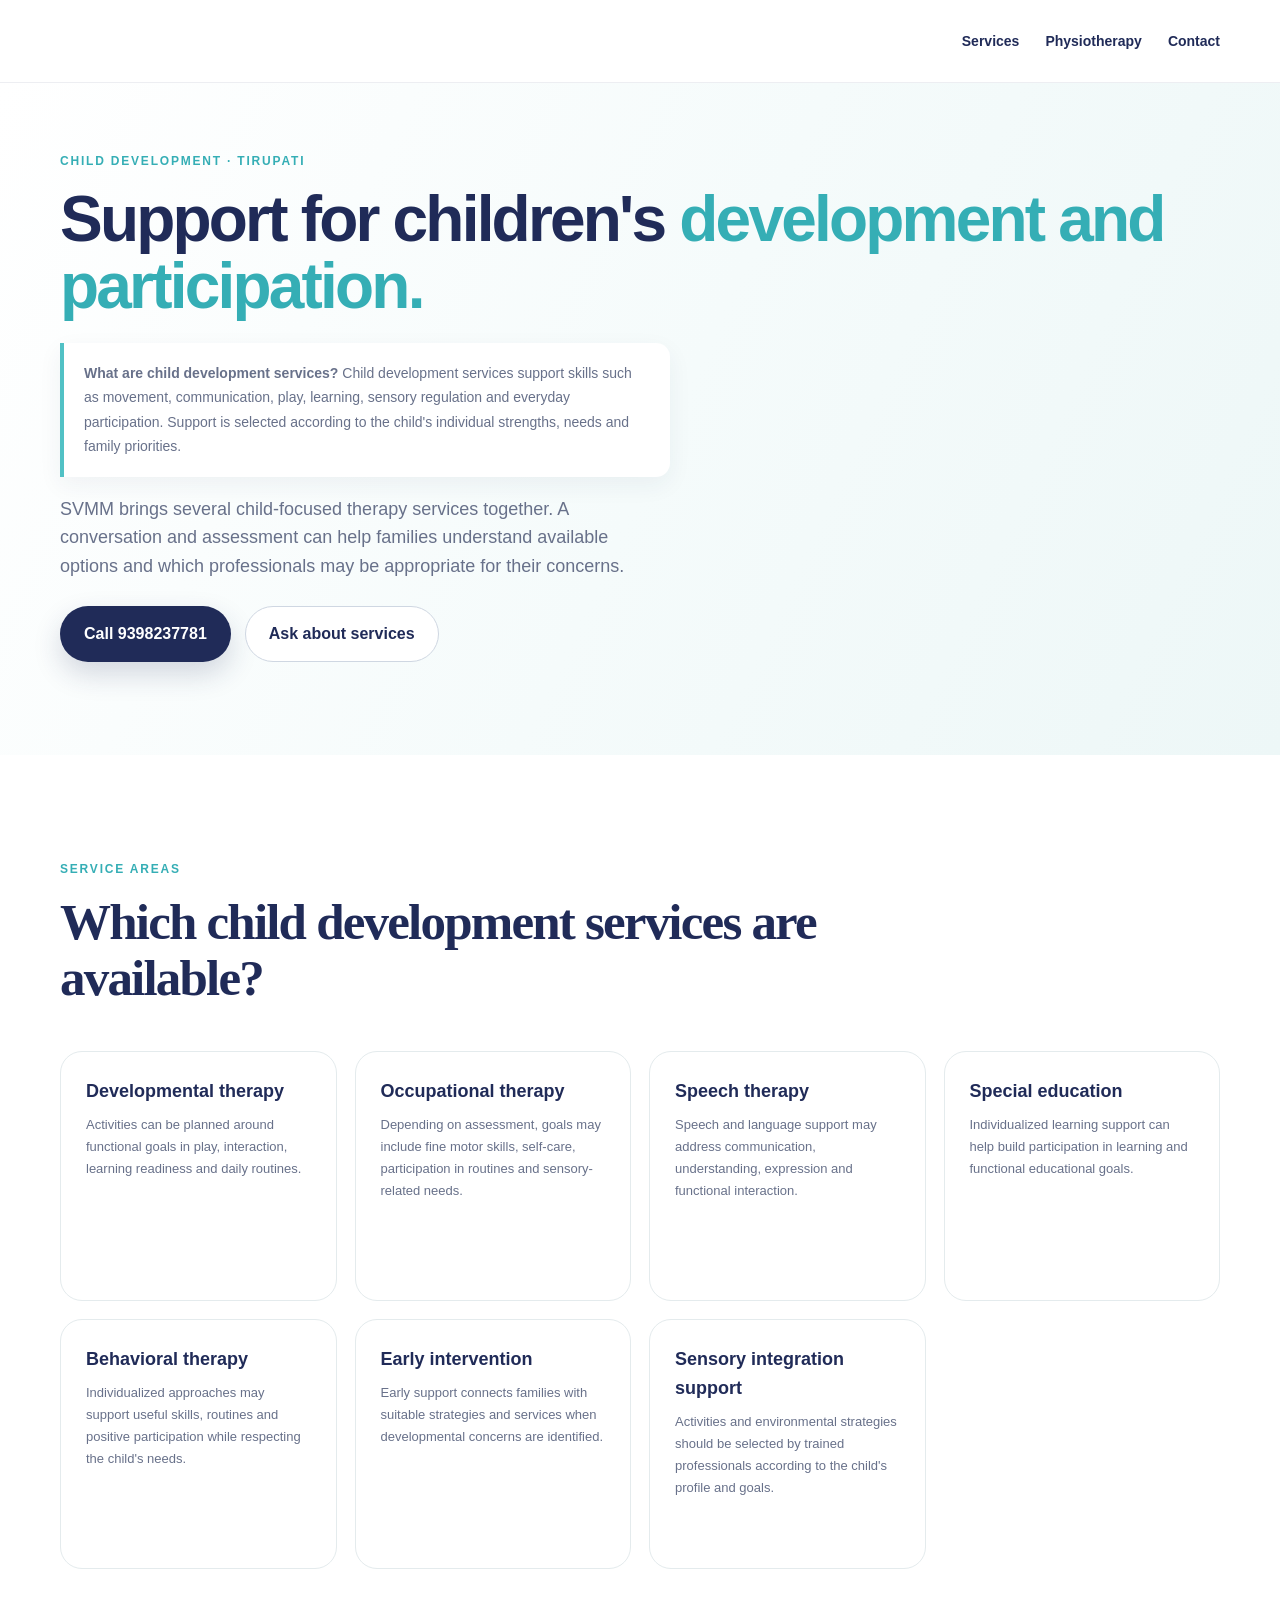
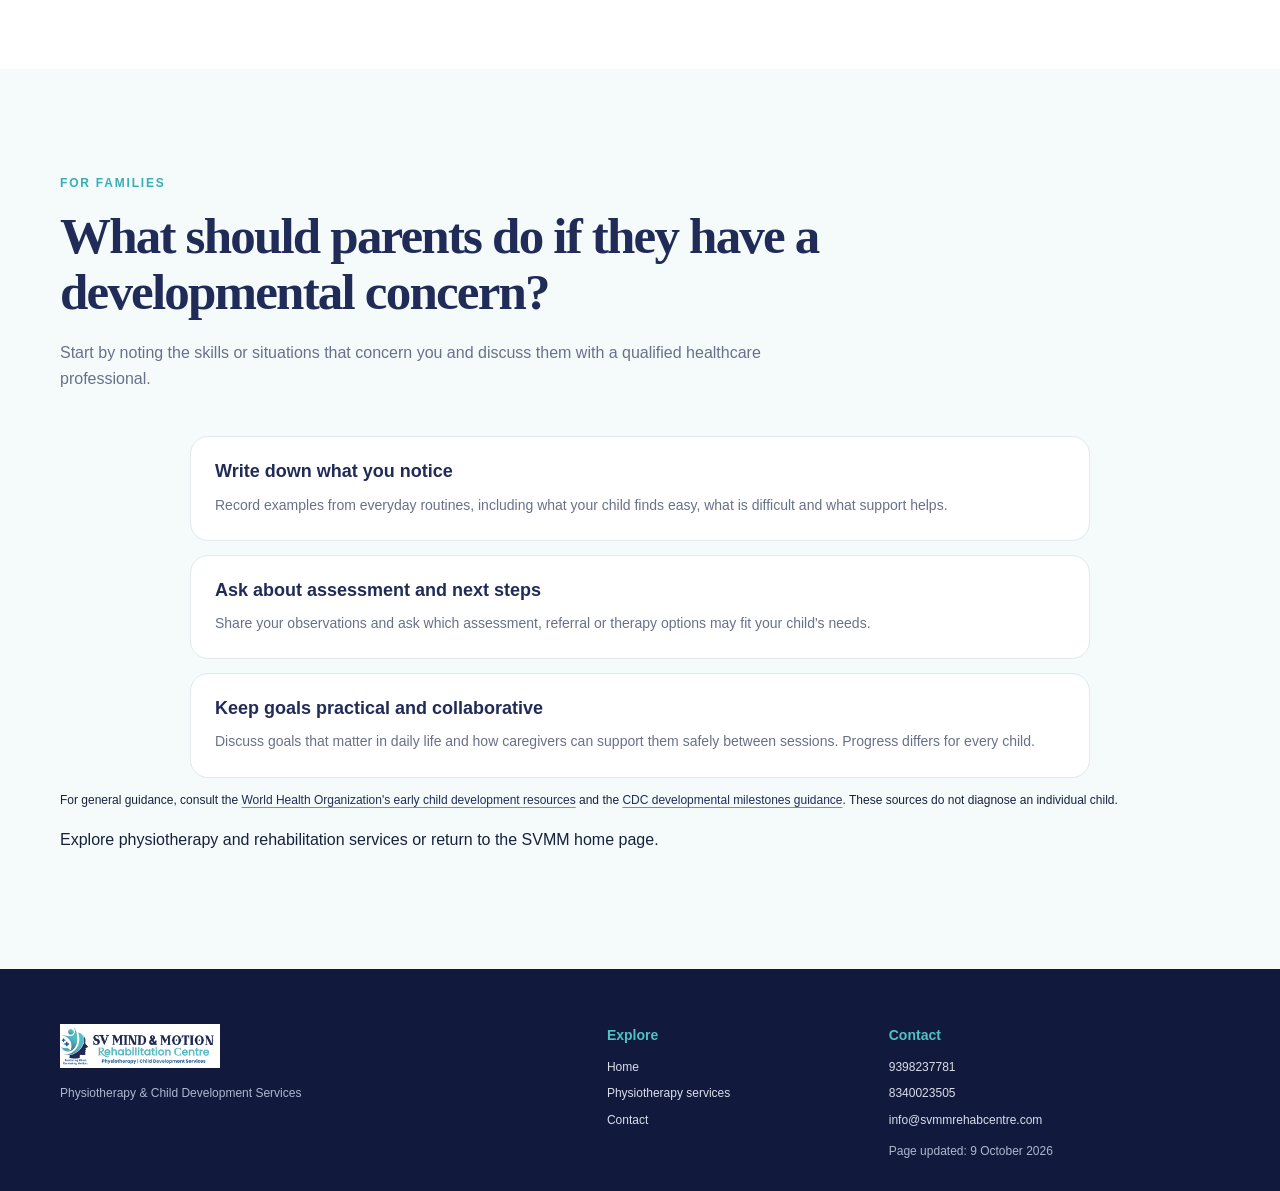
==== child-development-services.html @ 484a91d8 "Add compact logo to footer" ====
<!doctype html>
<html lang="en-IN">
<head>
  <meta charset="UTF-8" />
  <meta name="viewport" content="width=device-width, initial-scale=1.0" />
  <meta name="description" content="Explore child development services at SVMM in Tirupati, including occupational therapy, developmental therapy, speech therapy and early intervention." />
  <link rel="canonical" href="https://www.svmmrehabcentre.com/child-development-services.html" />
  <meta name="robots" content="index,follow,max-image-preview:large" />
  <meta property="og:type" content="article" />
  <meta property="og:title" content="Child Development Therapy Services in Tirupati | SVMM" />
  <meta property="og:description" content="Learn about developmental therapy, occupational therapy, speech therapy, special education and early intervention at SVMM." />
  <meta property="og:url" content="https://www.svmmrehabcentre.com/child-development-services.html" />
  <meta property="og:image" content="https://www.svmmrehabcentre.com/svmm-logo-wordmark.png" />
  <title>Child Development Therapy Services in Tirupati | SVMM</title>
  <link rel="stylesheet" href="styles.css" />
  <script type="application/ld+json">
  {"@context":"https://schema.org","@graph":[
    {"@type":"WebPage","@id":"https://www.svmmrehabcentre.com/child-development-services.html#webpage","url":"https://www.svmmrehabcentre.com/child-development-services.html","name":"Child Development Therapy Services in Tirupati | SVMM","dateModified":"2026-10-09","isPartOf":{"@id":"https://www.svmmrehabcentre.com/#website"},"about":{"@id":"https://www.svmmrehabcentre.com/#organization"},"breadcrumb":{"@id":"https://www.svmmrehabcentre.com/child-development-services.html#breadcrumb"}},
    {"@type":"BreadcrumbList","@id":"https://www.svmmrehabcentre.com/child-development-services.html#breadcrumb","itemListElement":[{"@type":"ListItem","position":1,"name":"Home","item":"https://www.svmmrehabcentre.com/"},{"@type":"ListItem","position":2,"name":"Child Development Services","item":"https://www.svmmrehabcentre.com/child-development-services.html"}]}
  ]}
  </script>
</head>
<body>
  <header class="header"><div class="container nav-wrap"><a class="brand" href="index.html" aria-label="SVMM home"></a><nav class="nav" style="display:flex"><a href="index.html#services">Services</a><a href="physiotherapy-services.html">Physiotherapy</a><a href="index.html#contact">Contact</a></nav></div></header>
  <main>
    <section class="hero"><div class="container"><span class="eyebrow">Child development · Tirupati</span><h1>Support for children's <span>development and participation.</span></h1><p class="answer-summary"><strong>What are child development services?</strong> Child development services support skills such as movement, communication, play, learning, sensory regulation and everyday participation. Support is selected according to the child's individual strengths, needs and family priorities.</p><p>SVMM brings several child-focused therapy services together. A conversation and assessment can help families understand available options and which professionals may be appropriate for their concerns.</p><div class="hero-actions"><a class="btn primary" href="tel:9398237781">Call 9398237781</a><a class="btn secondary" href="index.html#contact">Ask about services</a></div></div></section>
    <section class="section"><div class="container"><div class="section-heading"><span class="eyebrow">Service areas</span><h2>Which child development services are available?</h2></div><div class="service-grid">
      <article class="service-card"><h3>Developmental therapy</h3><p>Activities can be planned around functional goals in play, interaction, learning readiness and daily routines.</p></article>
      <article class="service-card"><h3>Occupational therapy</h3><p>Depending on assessment, goals may include fine motor skills, self-care, participation in routines and sensory-related needs.</p></article>
      <article class="service-card"><h3>Speech therapy</h3><p>Speech and language support may address communication, understanding, expression and functional interaction.</p></article>
      <article class="service-card"><h3>Special education</h3><p>Individualized learning support can help build participation in learning and functional educational goals.</p></article>
      <article class="service-card"><h3>Behavioral therapy</h3><p>Individualized approaches may support useful skills, routines and positive participation while respecting the child's needs.</p></article>
      <article class="service-card"><h3>Early intervention</h3><p>Early support connects families with suitable strategies and services when developmental concerns are identified.</p></article>
      <article class="service-card"><h3>Sensory integration support</h3><p>Activities and environmental strategies should be selected by trained professionals according to the child's profile and goals.</p></article>
    </div></div></section>
    <section class="section faq-section"><div class="container"><div class="section-heading"><span class="eyebrow">For families</span><h2>What should parents do if they have a developmental concern?</h2><p>Start by noting the skills or situations that concern you and discuss them with a qualified healthcare professional.</p></div><div class="faq-list">
      <article class="faq-item"><h3>Write down what you notice</h3><p>Record examples from everyday routines, including what your child finds easy, what is difficult and what support helps.</p></article>
      <article class="faq-item"><h3>Ask about assessment and next steps</h3><p>Share your observations and ask which assessment, referral or therapy options may fit your child's needs.</p></article>
      <article class="faq-item"><h3>Keep goals practical and collaborative</h3><p>Discuss goals that matter in daily life and how caregivers can support them safely between sessions. Progress differs for every child.</p></article>
    </div><p class="source-note">For general guidance, consult the <a href="https://www.who.int/health-topics/early-child-development" target="_blank" rel="noopener noreferrer">World Health Organization's early child development resources</a> and the <a href="https://www.cdc.gov/act-early/milestones/" target="_blank" rel="noopener noreferrer">CDC developmental milestones guidance</a>. These sources do not diagnose an individual child.</p><p>Explore <a href="physiotherapy-services.html">physiotherapy and rehabilitation services</a> or return to the <a href="index.html">SVMM home page</a>.</p></div></section>
  </main>
  <footer><div class="container footer-grid"><div><img src="svmm-logo-wordmark.png" alt="SV Mind &amp; Motion Rehabilitation Centre logo"><p>Physiotherapy &amp; Child Development Services</p></div><div><h4>Explore</h4><a href="index.html">Home</a><a href="physiotherapy-services.html">Physiotherapy services</a><a href="index.html#contact">Contact</a></div><div><h4>Contact</h4><a href="tel:9398237781">9398237781</a><a href="tel:8340023505">8340023505</a><a href="mailto:info@svmmrehabcentre.com">info@svmmrehabcentre.com</a><p>Page updated: 9 October 2026</p></div></div></footer>
</body></html>
---- styles.css ----
:root{--navy:#202b58;--navy2:#111a3c;--teal:#51c1c5;--teal2:#35aeb5;--mist:#f5fbfb;--ink:#17213d;--muted:#68718a;--white:#fff;--line:#e3e8ef;--shadow:0 22px 60px rgba(32,43,88,.12)}
*{box-sizing:border-box}html{scroll-behavior:smooth}body{margin:0;font-family:'DM Sans',sans-serif;color:var(--ink);background:#fff;line-height:1.6}a{text-decoration:none;color:inherit}.container{width:min(1160px,calc(100% - 40px));margin:auto}.topbar{background:var(--navy);color:#fff;font-size:13px}.topbar-inner{min-height:40px;display:flex;align-items:center;justify-content:space-between;gap:20px}.top-links{display:flex;gap:24px}.top-links a{opacity:.92}.header{position:sticky;top:0;z-index:20;background:rgba(255,255,255,.95);backdrop-filter:blur(14px);border-bottom:1px solid rgba(32,43,88,.08)}.nav-wrap{height:82px;display:flex;align-items:center;justify-content:space-between}.brand img{width:280px;max-height:68px;object-fit:contain}.nav{display:flex;align-items:center;gap:26px;font-size:14px;font-weight:700;color:var(--navy)}.nav a:hover{color:var(--teal2)}.nav-cta,.btn{display:inline-flex;align-items:center;justify-content:center;gap:12px;border-radius:999px;font-weight:700}.nav-cta{background:var(--teal);padding:12px 19px;color:var(--navy)}.menu-btn{display:none;border:0;background:transparent;font-size:26px;color:var(--navy)}.hero{overflow:hidden;background:linear-gradient(115deg,#fff 0%,#f5fbfb 52%,#edf7f7 100%);padding:70px 0 76px}.hero-grid{display:grid;grid-template-columns:1.03fr .97fr;align-items:center;gap:70px}.eyebrow{display:inline-block;color:var(--teal2);font-weight:800;text-transform:uppercase;letter-spacing:1.8px;font-size:12px;margin-bottom:15px}.hero h1{font:800 clamp(42px,5vw,72px)/1.05 'Manrope',sans-serif;letter-spacing:-2.8px;margin:0 0 22px;color:var(--navy)}h1 span,h2 span{color:var(--teal2)}.hero p{font-size:18px;color:var(--muted);max-width:610px}.hero-actions{display:flex;gap:14px;margin:30px 0}.btn{padding:14px 23px;border:1px solid transparent}.btn.primary{background:var(--navy);color:#fff;box-shadow:0 12px 28px rgba(32,43,88,.18)}.btn.primary:hover{background:var(--navy2)}.btn.secondary{border-color:#cfd7e2;color:var(--navy);background:#fff}.trust-row{display:flex;gap:30px;margin-top:35px}.trust-row div{border-left:2px solid var(--teal);padding-left:12px}.trust-row strong,.trust-row small{display:block}.trust-row strong{font-size:14px;color:var(--navy)}.trust-row small{font-size:11px;color:var(--muted)}.hero-visual{min-height:530px;position:relative;display:flex;align-items:center;justify-content:center}.orb{position:absolute;border-radius:50%;filter:blur(2px)}.orb-a{width:420px;height:420px;background:rgba(81,193,197,.2);right:20px;top:20px}.orb-b{width:220px;height:220px;background:rgba(32,43,88,.12);left:5px;bottom:30px}.logo-card{width:390px;height:430px;background:#fff;border:1px solid rgba(32,43,88,.08);border-radius:38px;box-shadow:var(--shadow);display:flex;align-items:center;justify-content:center;flex-direction:column;position:relative;z-index:2;padding:28px}.logo-card img{width:100%;height:335px;object-fit:contain}.logo-caption{display:flex;gap:10px;font-size:14px;color:var(--navy)}.logo-caption b:last-child{color:var(--teal2)}.floating-card{position:absolute;z-index:4;background:#fff;border:1px solid #e8edf2;box-shadow:0 18px 42px rgba(32,43,88,.14);border-radius:18px;padding:13px 16px;display:flex;gap:12px;align-items:center}.floating-card span{width:34px;height:34px;border-radius:11px;display:grid;place-items:center;background:#e7f8f8;color:var(--teal2);font-weight:800}.floating-card b,.floating-card small{display:block}.floating-card b{font-size:13px}.floating-card small{font-size:10px;color:var(--muted)}.fc-one{left:0;top:105px}.fc-two{right:0;bottom:80px}.stats{background:var(--navy);color:#fff}.stats-grid{display:grid;grid-template-columns:repeat(4,1fr)}.stats-grid div{padding:24px 20px;border-right:1px solid rgba(255,255,255,.12);display:flex;align-items:center;gap:14px}.stats-grid div:last-child{border:0}.stats-grid strong{font:800 25px 'Manrope';color:var(--teal)}.stats-grid span{font-size:13px;opacity:.9}.section{padding:100px 0}.split{display:grid;grid-template-columns:.9fr 1.1fr;gap:85px;align-items:center}.section-image{position:relative}.image-frame{border-radius:35px;background:linear-gradient(145deg,#f0fbfb,#fff);padding:30px;box-shadow:var(--shadow);border:1px solid #e8eeee}.image-frame img{width:100%;display:block;max-height:430px;object-fit:contain}.mini-badge{position:absolute;right:-25px;bottom:28px;background:var(--navy);color:#fff;padding:18px 22px;border-radius:18px;box-shadow:0 15px 35px rgba(32,43,88,.25)}.mini-badge span,.mini-badge small{display:block}.mini-badge span{font-weight:800;color:var(--teal)}.mini-badge small{font-size:10px}.section-copy h2,.section-heading h2,.why h2,.contact h2{font:800 clamp(34px,4vw,51px)/1.1 'Manrope';letter-spacing:-1.8px;color:var(--navy);margin:0 0 20px}.section-copy p,.section-heading p,.why p,.contact p{color:var(--muted);font-size:16px}.text-link{display:inline-flex;gap:10px;color:var(--navy);font-weight:800;margin-top:15px}.text-link span{color:var(--teal2)}.services{background:var(--mist)}.section-heading{max-width:760px;margin-bottom:45px}.center{text-align:center;margin-left:auto;margin-right:auto}.service-grid{display:grid;grid-template-columns:repeat(4,1fr);gap:18px}.service-card{background:#fff;border:1px solid #e4ebed;border-radius:22px;padding:25px;min-height:250px;transition:.25s}.service-card:hover{transform:translateY(-5px);box-shadow:0 16px 35px rgba(32,43,88,.1)}.icon{width:45px;height:45px;border-radius:14px;display:grid;place-items:center;background:#e8f8f8;color:var(--teal2);font-weight:800;margin-bottom:17px}.service-card h3{margin:0 0 8px;color:var(--navy);font-size:18px}.service-card p{margin:0 0 17px;color:var(--muted);font-size:13px}.service-card a{font-weight:800;color:var(--navy);font-size:12px}.why{background:linear-gradient(110deg,#fff,#f5fbfb)}.why-grid{display:grid;grid-template-columns:.85fr 1.15fr;gap:100px;align-items:start}.why-list{display:grid;gap:16px}.why-list>div{display:grid;grid-template-columns:52px 1fr;gap:16px;padding:20px;background:#fff;border-radius:20px;border:1px solid #e5ecef}.why-list>b,.why-list>div>b{font:800 20px 'Manrope';color:var(--teal2)}.why-list h3{margin:0;color:var(--navy);font-size:18px}.why-list p{margin:4px 0 0;font-size:13px}.quote-section{padding:0 0 100px;background:linear-gradient(110deg,#fff,#f5fbfb)}.quote-card{background:var(--navy);border-radius:34px;padding:48px 60px;color:#fff;display:grid;grid-template-columns:90px 1fr;align-items:center;box-shadow:0 24px 55px rgba(32,43,88,.2)}.quote-mark{font:800 90px/1 'Manrope';color:var(--teal)}.quote-card h2{font:800 34px/1.15 'Manrope';margin:0 0 12px}.quote-card h2 span{color:var(--teal)}.quote-card p{margin:0;opacity:.82}.contact{background:#fff}.contact-grid{display:grid;grid-template-columns:1fr .8fr;gap:80px}.contact-items{display:grid;gap:14px;margin-top:30px}.contact-items>a,.contact-items>div{display:flex;gap:15px;align-items:flex-start}.contact-items>a>span,.contact-items>div>span{width:42px;height:42px;border-radius:13px;background:#e9f8f8;display:grid;place-items:center;color:var(--teal2);flex:0 0 auto}.contact-items small,.contact-items b{display:block}.contact-items small{font-size:11px;color:var(--muted)}.contact-items b{font-size:13px;color:var(--navy);max-width:470px}.contact-form{background:#f7fbfb;border:1px solid #e1ecec;border-radius:26px;padding:30px}.contact-form h3{font:800 25px 'Manrope';color:var(--navy);margin:0 0 20px}.contact-form label{display:block;font-size:12px;font-weight:800;color:var(--navy);margin-bottom:13px}.contact-form input,.contact-form select,.contact-form textarea{width:100%;border:1px solid #dce4e8;border-radius:12px;background:#fff;padding:12px 13px;margin-top:6px;font:inherit;outline:none}.contact-form input:focus,.contact-form select:focus,.contact-form textarea:focus{border-color:var(--teal)}.contact-form .btn{width:100%;margin-top:5px;cursor:pointer}.form-note{font-size:10px!important;text-align:center;margin:12px 0 0!important}footer{background:var(--navy2);color:#fff;padding:55px 0 18px}.footer-grid{display:grid;grid-template-columns:1.5fr .7fr 1fr;gap:50px}.footer-grid img{width:160px;height:auto;max-height:100px;max-width:100%;object-fit:contain;background:transparent;border-radius:0;display:block;margin:0 0 16px}.footer-grid p{color:#aeb7d0;font-size:12px}.footer-grid h4{margin:0 0 12px;color:var(--teal);font-size:14px}.footer-grid a{display:block;color:#d9deeb;font-size:12px;margin:7px 0}.copyright{border-top:1px solid rgba(255,255,255,.12);margin-top:35px;padding-top:18px;color:#8f99b5;font-size:10px}@media(max-width:950px){.nav{gap:14px}.nav-cta{display:none}.hero-grid,.split,.why-grid,.contact-grid{grid-template-columns:1fr;gap:45px}.hero-copy{text-align:center}.hero-copy p{margin-left:auto;margin-right:auto}.hero-actions,.trust-row{justify-content:center}.hero-visual{min-height:480px}.service-grid{grid-template-columns:repeat(2,1fr)}.stats-grid{grid-template-columns:repeat(2,1fr)}.stats-grid div:nth-child(2){border-right:0}.stats-grid div:nth-child(-n+2){border-bottom:1px solid rgba(255,255,255,.12)}.footer-grid{grid-template-columns:1fr 1fr}}@media(max-width:720px){.topbar-inner{justify-content:center}.topbar-inner>span{display:none}.top-links{gap:12px;font-size:11px}.nav{position:absolute;top:82px;left:20px;right:20px;display:none;flex-direction:column;align-items:stretch;background:#fff;padding:18px;border-radius:18px;box-shadow:0 18px 45px rgba(32,43,88,.15);border:1px solid #e7ebef}.nav.open{display:flex}.nav-cta{display:block;text-align:center}.menu-btn{display:block}.brand img{width:210px}.hero{padding:50px 0}.hero h1{font-size:44px;letter-spacing:-2px}.hero p{font-size:16px}.hero-actions{flex-direction:column}.trust-row{display:grid;grid-template-columns:1fr;gap:14px;text-align:left}.hero-visual{min-height:410px}.logo-card{width:290px;height:340px;border-radius:28px}.logo-card img{height:260px}.floating-card{transform:scale(.85)}.fc-one{left:-8px;top:35px}.fc-two{right:-8px;bottom:35px}.section{padding:72px 0}.service-grid{grid-template-columns:1fr}.stats-grid div{padding:18px 10px}.quote-card{padding:35px 28px;grid-template-columns:1fr;gap:5px}.quote-mark{font-size:60px}.quote-card h2{font-size:27px}.footer-grid{grid-template-columns:1fr;gap:28px}}


/* Alignment and responsive layout refinements */
.container{width:min(1160px,calc(100% - 48px))}
.top-links{align-items:center;flex-wrap:wrap}
.hero-grid{gap:clamp(32px,5vw,70px)}
.hero-copy{min-width:0}
.hero-copy h1{max-width:680px}
.hero-copy p{line-height:1.75}
.hero-actions{flex-wrap:wrap}
.hero-visual{min-width:0}
.logo-card{max-width:calc(100% - 32px)}
.floating-card{max-width:calc(100% - 24px)}
.fc-one{left:0}
.fc-two{right:0}
.section-heading{width:100%}
.service-card{display:flex;flex-direction:column;align-items:flex-start}
.service-card p{flex:1;line-height:1.7}
.why-grid{gap:clamp(36px,7vw,100px)}
.why-list>div{min-width:0}
.why-list>div>div{min-width:0}
.quote-card{grid-template-columns:70px minmax(0,1fr);gap:18px}
.quote-card>div:last-child{min-width:0}
.quote-card h2{line-height:1.2;overflow-wrap:anywhere}
.quote-card p{line-height:1.8;max-width:850px}
.contact-grid{gap:clamp(32px,6vw,80px)}
.contact-items b{overflow-wrap:anywhere;line-height:1.6}
.contact-form{min-width:0}
.footer-grid{align-items:start}
.footer-grid>div{min-width:0}
.footer-grid a{overflow-wrap:anywhere}
img{max-width:100%}
@media(max-width:950px){
  .container{width:min(100% - 40px,760px)}
  .hero-grid{gap:26px}
  .hero-visual{width:100%;max-width:600px;margin:0 auto}
  .split{gap:36px}
  .section-image{max-width:620px;width:100%;margin:0 auto}
  .mini-badge{right:8px}
  .why-grid{gap:30px}
  .contact-grid{gap:36px}
}
@media(max-width:720px){
  .container{width:calc(100% - 32px)}
  .top-links{justify-content:center;gap:8px 14px}
  .top-links a{overflow-wrap:anywhere}
  .nav{left:16px;right:16px;top:82px;gap:10px}
  .nav a{padding:8px 4px}
  .nav .nav-cta{padding:12px 16px}
  .brand img{width:min(210px,58vw);height:auto}
  .hero{padding:42px 0 48px}
  .hero-grid{grid-template-columns:minmax(0,1fr);gap:18px}
  .hero-copy h1{font-size:clamp(36px,10vw,44px);line-height:1.12;letter-spacing:-1.6px}
  .hero-copy p{font-size:16px;line-height:1.75}
  .hero-actions{gap:10px}
  .hero-actions .btn{width:100%}
  .trust-row{margin-top:24px}
  .hero-visual{min-height:350px;margin-top:8px}
  .orb-a{width:min(340px,88vw);height:min(340px,88vw);right:0;top:8px}
  .orb-b{width:160px;height:160px;left:0;bottom:15px}
  .logo-card{width:min(290px,78vw);height:300px;padding:20px}
  .logo-card img{height:220px}
  .logo-caption{font-size:12px;gap:7px;flex-wrap:wrap;justify-content:center;text-align:center}
  .floating-card{padding:10px 12px;gap:8px;transform:none;max-width:calc(100% - 8px)}
  .floating-card span{width:28px;height:28px;flex:0 0 28px}
  .floating-card b{font-size:11px}
  .floating-card small{font-size:9px}
  .fc-one{left:0;top:14px}
  .fc-two{right:0;bottom:12px}
  .stats-grid{grid-template-columns:repeat(2,minmax(0,1fr))}
  .stats-grid div{min-width:0;gap:9px}
  .stats-grid strong{font-size:22px}
  .stats-grid span{font-size:12px;line-height:1.4}
  .section{padding:58px 0}
  .section-copy h2,.section-heading h2,.why h2,.contact h2{font-size:clamp(30px,8vw,40px);letter-spacing:-1px;line-height:1.15}
  .section-heading{margin-bottom:30px}
  .service-grid{grid-template-columns:minmax(0,1fr);gap:14px}
  .service-card{min-height:0;padding:22px}
  .why-list>div{grid-template-columns:40px minmax(0,1fr);gap:12px;padding:17px}
  .quote-section{padding:0 0 58px}
  .quote-card{display:block;padding:30px 22px;border-radius:24px}
  .quote-mark{font-size:52px;line-height:.8;margin-bottom:14px}
  .quote-card h2{font-size:clamp(25px,7vw,31px);letter-spacing:-.6px}
  .quote-card p{font-size:14px;line-height:1.75}
  .contact-grid{grid-template-columns:minmax(0,1fr);gap:28px}
  .contact-items{gap:18px}
  .contact-items b{font-size:12px}
  .contact-form{padding:22px 18px}
  .footer-grid{grid-template-columns:minmax(0,1fr);gap:24px}
  .copyright{line-height:1.6}
}
@media(max-width:380px){
  .container{width:calc(100% - 24px)}
  .top-links{font-size:10px}
  .brand img{width:175px}
  .hero-visual{min-height:325px}
  .logo-card{height:270px}
  .logo-card img{height:195px}
  .floating-card{padding:8px}
  .floating-card small{max-width:145px}
  .stats-grid div{padding:15px 8px}
  .quote-card{padding:26px 18px}
}


/* SEO, answer-first content and resource guide styling */
.answer-summary{max-width:610px;padding:14px 17px;border-left:3px solid var(--teal);background:rgba(255,255,255,.75);border-radius:0 12px 12px 0;font-size:14px!important;line-height:1.75}
.clinical-lead{font-size:13px!important}
.updated-date{font-size:12px!important;color:var(--muted)}
.faq-section{background:var(--mist)}
.faq-list{max-width:900px;margin:0 auto;display:grid;gap:14px}
.faq-item{padding:22px 24px;border:1px solid #e2e9ec;background:#fff;border-radius:18px}
.faq-item h3{margin:0 0 8px;color:var(--navy);font-size:18px;line-height:1.4}
.faq-item p{margin:0;color:var(--muted);font-size:14px;line-height:1.8}
.faq-item a,.source-note a{color:var(--navy);text-decoration:underline;text-decoration-color:var(--teal2);text-underline-offset:3px}
.resource-links{max-width:900px;margin:44px auto 0}
.resource-links h3{font:800 26px 'Manrope';color:var(--navy);margin:0 0 8px}
.resource-links>p{color:var(--muted);font-size:14px}
.resource-link-grid{display:grid;grid-template-columns:repeat(2,minmax(0,1fr));gap:16px;margin:20px 0}
.resource-link-grid>a{display:flex;flex-direction:column;gap:8px;background:#fff;border:1px solid #e2e9ec;border-radius:18px;padding:22px;transition:transform .2s,box-shadow .2s}
.resource-link-grid>a:hover{transform:translateY(-3px);box-shadow:0 14px 28px rgba(32,43,88,.08)}
.resource-link-grid strong{color:var(--navy);line-height:1.45}
.resource-link-grid span{font-size:13px;color:var(--muted);line-height:1.65}
.source-note{font-size:12px!important;line-height:1.8}
@media(max-width:720px){.answer-summary{font-size:13px!important}.faq-item{padding:18px}.faq-item h3{font-size:16px}.resource-link-grid{grid-template-columns:minmax(0,1fr)}.resource-links h3{font-size:23px}}


/* AEO/GEO: answer-first summaries, service decision guide and transparent example */
.answer-summary{max-width:680px;margin:18px 0;padding:18px 20px;border-left:4px solid var(--teal);background:#fff;border-radius:0 14px 14px 0;box-shadow:0 8px 24px rgba(32,43,88,.06);font-size:14px;line-height:1.75}
.answer-summary p{margin:0 0 10px}
.answer-summary ul{margin:8px 0 0;padding-left:20px}
.answer-summary li{margin:7px 0}
.answer-summary a{color:var(--navy);text-decoration:underline;text-underline-offset:3px}
.decision-section{background:var(--mist)}
.decision-table-wrap{max-width:1000px;margin:0 auto;overflow-x:auto;border:1px solid #dfe7eb;border-radius:16px;background:#fff}
.decision-table{width:100%;border-collapse:collapse;text-align:left;min-width:680px}
.decision-table th,.decision-table td{padding:16px 18px;border-bottom:1px solid #e6ecef;vertical-align:top;font-size:13px;line-height:1.65}
.decision-table th{background:#202b58;color:#fff;font-weight:700}
.decision-table td:first-child{font-weight:700;color:var(--navy);width:30%}
.decision-table td:nth-child(2){width:30%}
.decision-table tr:last-child td{border-bottom:0}
.example-card{max-width:1000px;margin:24px auto 0;padding:24px;background:#fff;border:1px solid #dfe7eb;border-radius:16px}
.example-card h3{margin:8px 0 14px;color:var(--navy);font-size:21px}
.example-card p{font-size:14px;line-height:1.75;color:var(--muted);margin:8px 0}
.example-card .eyebrow{font-size:11px}
@media(max-width:720px){.answer-summary{padding:15px;font-size:13px}.decision-table th,.decision-table td{padding:13px;font-size:12px}.example-card{padding:18px}.example-card h3{font-size:18px}}


/* Landing page: concise copy, balanced columns and consistent alignment */
.hero{padding:64px 0 68px}
.hero-grid{grid-template-columns:minmax(0,1fr) minmax(0,.9fr);gap:clamp(30px,4.5vw,64px);align-items:center}
.hero-copy{max-width:600px;width:100%;margin-inline:auto}
.hero-copy .eyebrow{margin-bottom:12px}
.hero-copy h1{max-width:590px;margin:0 0 18px;font-size:clamp(42px,4.4vw,62px);line-height:1.08;letter-spacing:-2.2px;text-wrap:balance}
.hero-copy>p{max-width:500px;margin:0;color:var(--muted);font-size:17px;line-height:1.7}
.hero-actions{margin:25px 0;align-items:center}
.trust-row{gap:20px;margin-top:28px;justify-content:flex-start}
.trust-row div{min-width:0}
.hero-visual{min-height:460px}
.logo-card{width:min(370px,calc(100% - 36px));height:400px;padding:24px}
.logo-card img{height:305px}
@media(max-width:950px){
 .hero{padding:52px 0 56px}
 .hero-grid{grid-template-columns:minmax(0,1fr);gap:18px}
 .hero-copy{max-width:680px;text-align:center}
 .hero-copy h1,.hero-copy>p{margin-left:auto;margin-right:auto}
 .hero-actions,.trust-row{justify-content:center}
 .hero-visual{min-height:420px;max-width:600px;margin:0 auto;width:100%}
}
@media(max-width:720px){
 .hero{padding:38px 0 42px}
 .hero-grid{gap:10px}
 .hero-copy .eyebrow{font-size:10px;letter-spacing:1.3px;margin-bottom:10px}
 .hero-copy h1{font-size:clamp(34px,8.8vw,44px);line-height:1.12;letter-spacing:-1.5px;margin-bottom:14px}
 .hero-copy>p{font-size:15px;line-height:1.65;max-width:440px}
 .hero-actions{margin:20px 0;gap:10px}
 .hero-actions .btn{width:100%;padding:13px 18px}
 .trust-row{display:grid;grid-template-columns:repeat(3,minmax(0,1fr));gap:10px;margin-top:20px;text-align:left}
 .trust-row div{padding-left:9px}
 .trust-row strong{font-size:12px;line-height:1.35}
 .trust-row small{font-size:10px;line-height:1.4;margin-top:3px}
 .hero-visual{min-height:320px;margin-top:6px}
 .logo-card{width:min(270px,76vw);height:280px;padding:16px;border-radius:25px}
 .logo-card img{height:218px}
 .logo-caption{gap:6px;font-size:11px;flex-wrap:wrap;justify-content:center}
 .orb-a{width:290px;height:290px;right:calc(50% - 145px);top:15px}
 .orb-b{width:150px;height:150px;left:calc(50% - 160px);bottom:10px}
 .fc-one{left:0;top:28px}
 .fc-two{right:0;bottom:25px}
}
@media(max-width:380px){
 .trust-row{grid-template-columns:1fr;gap:9px}
 .trust-row div{padding-left:10px}
 .hero-visual{min-height:295px}
 .logo-card{height:255px}
 .logo-card img{height:195px}
}


/* Footer logo sizing: compact on desktop and mobile */
@media(max-width:720px){footer .footer-grid img{width:140px;max-height:88px}}
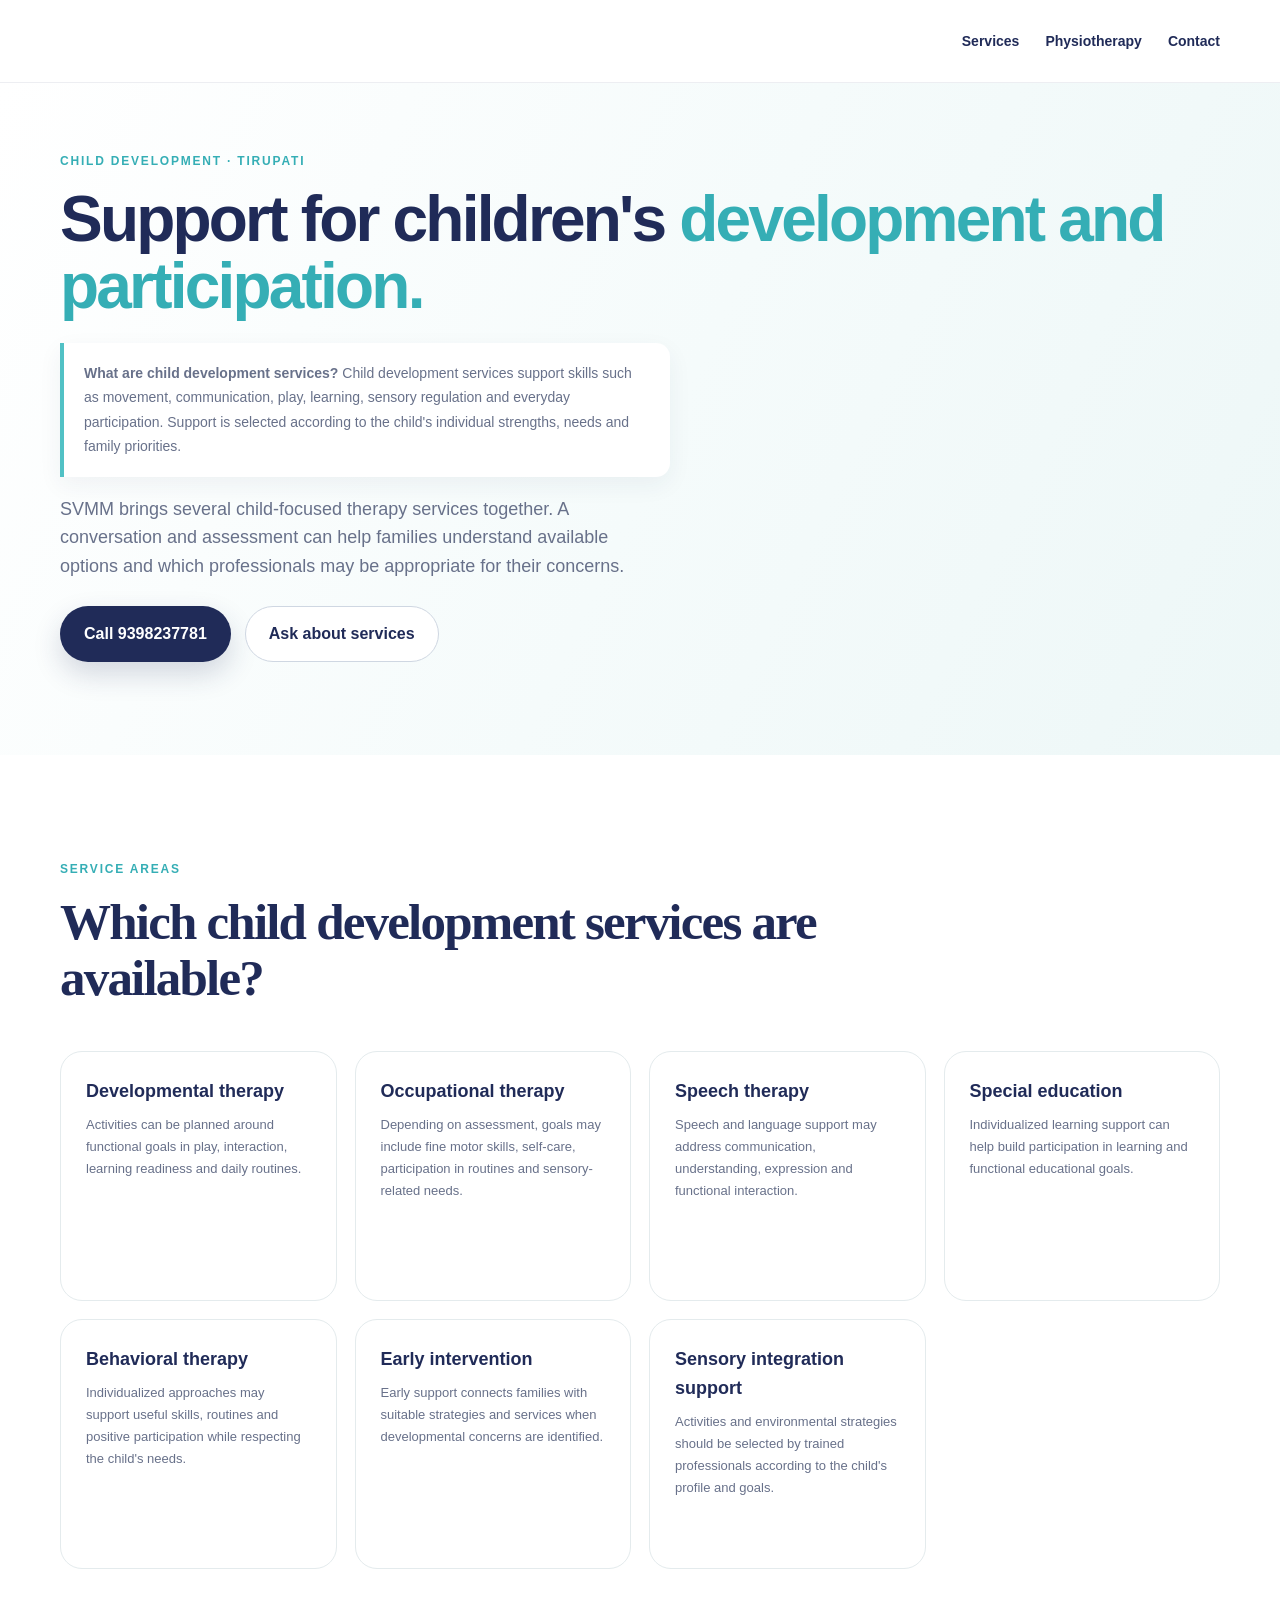
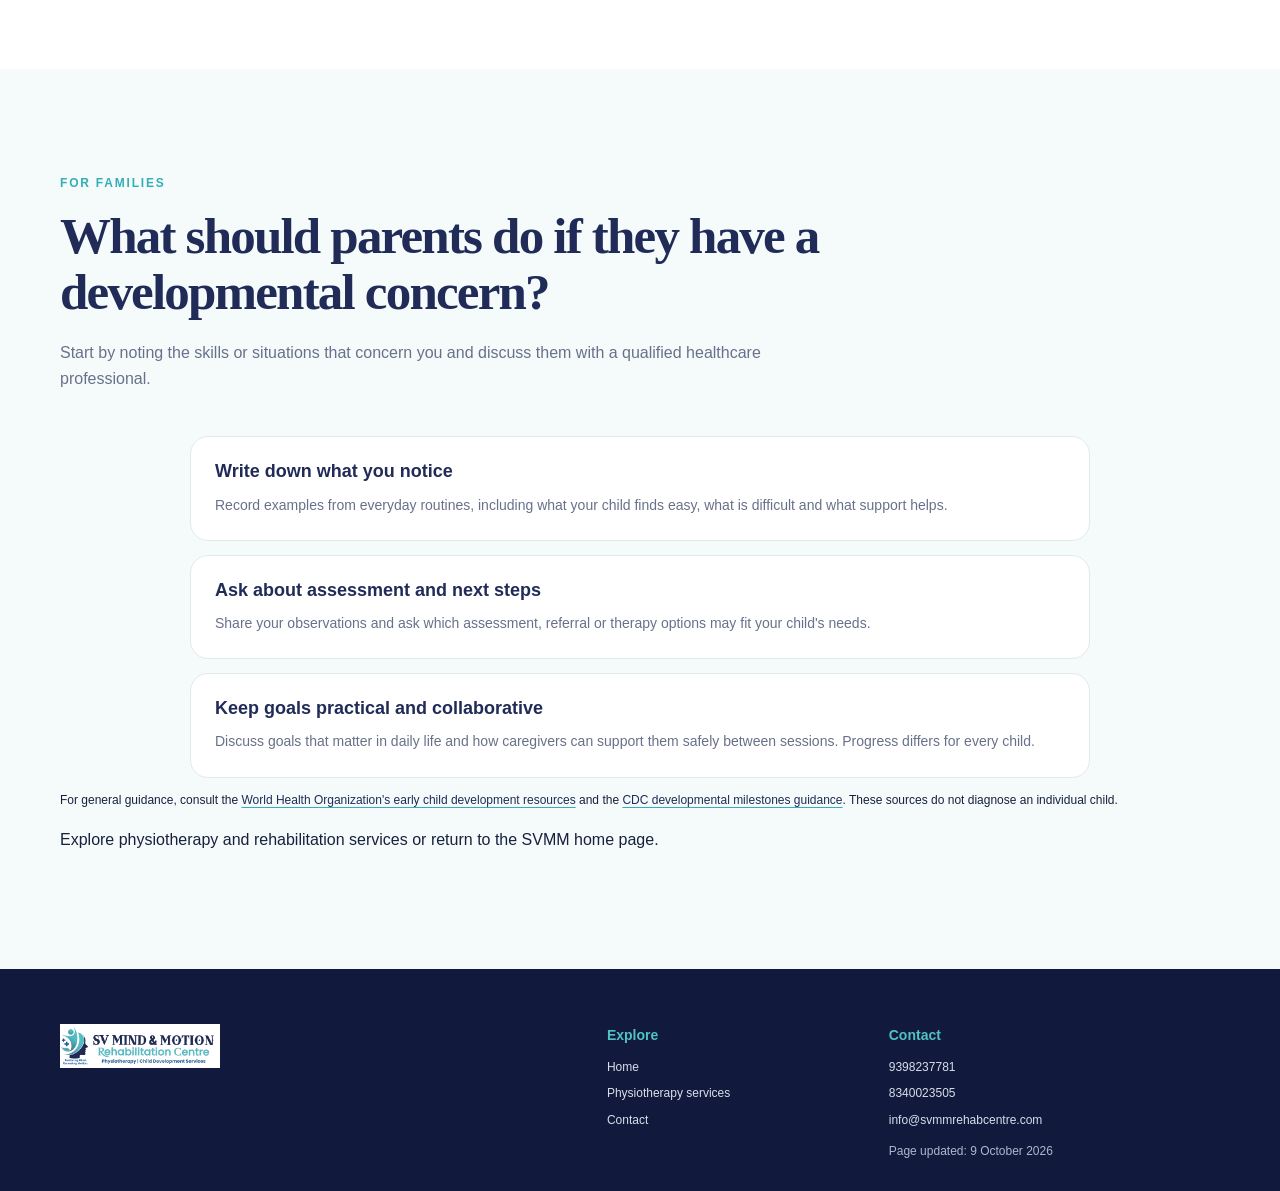
==== commit 7f7f74ce: "Remove service tagline from footer" ====
--- a/child-development-services.html
+++ b/child-development-services.html
@@ -39,5 +39,5 @@
       <article class="faq-item"><h3>Keep goals practical and collaborative</h3><p>Discuss goals that matter in daily life and how caregivers can support them safely between sessions. Progress differs for every child.</p></article>
     </div><p class="source-note">For general guidance, consult the <a href="https://www.who.int/health-topics/early-child-development" target="_blank" rel="noopener noreferrer">World Health Organization's early child development resources</a> and the <a href="https://www.cdc.gov/act-early/milestones/" target="_blank" rel="noopener noreferrer">CDC developmental milestones guidance</a>. These sources do not diagnose an individual child.</p><p>Explore <a href="physiotherapy-services.html">physiotherapy and rehabilitation services</a> or return to the <a href="index.html">SVMM home page</a>.</p></div></section>
   </main>
-  <footer><div class="container footer-grid"><div><img src="svmm-logo-wordmark.png" alt="SV Mind &amp; Motion Rehabilitation Centre logo"><p>Physiotherapy &amp; Child Development Services</p></div><div><h4>Explore</h4><a href="index.html">Home</a><a href="physiotherapy-services.html">Physiotherapy services</a><a href="index.html#contact">Contact</a></div><div><h4>Contact</h4><a href="tel:9398237781">9398237781</a><a href="tel:8340023505">8340023505</a><a href="mailto:info@svmmrehabcentre.com">info@svmmrehabcentre.com</a><p>Page updated: 9 October 2026</p></div></div></footer>
+  <footer><div class="container footer-grid"><div><img src="svmm-logo-wordmark.png" alt="SV Mind &amp; Motion Rehabilitation Centre logo"></div><div><h4>Explore</h4><a href="index.html">Home</a><a href="physiotherapy-services.html">Physiotherapy services</a><a href="index.html#contact">Contact</a></div><div><h4>Contact</h4><a href="tel:9398237781">9398237781</a><a href="tel:8340023505">8340023505</a><a href="mailto:info@svmmrehabcentre.com">info@svmmrehabcentre.com</a><p>Page updated: 9 October 2026</p></div></div></footer>
 </body></html>
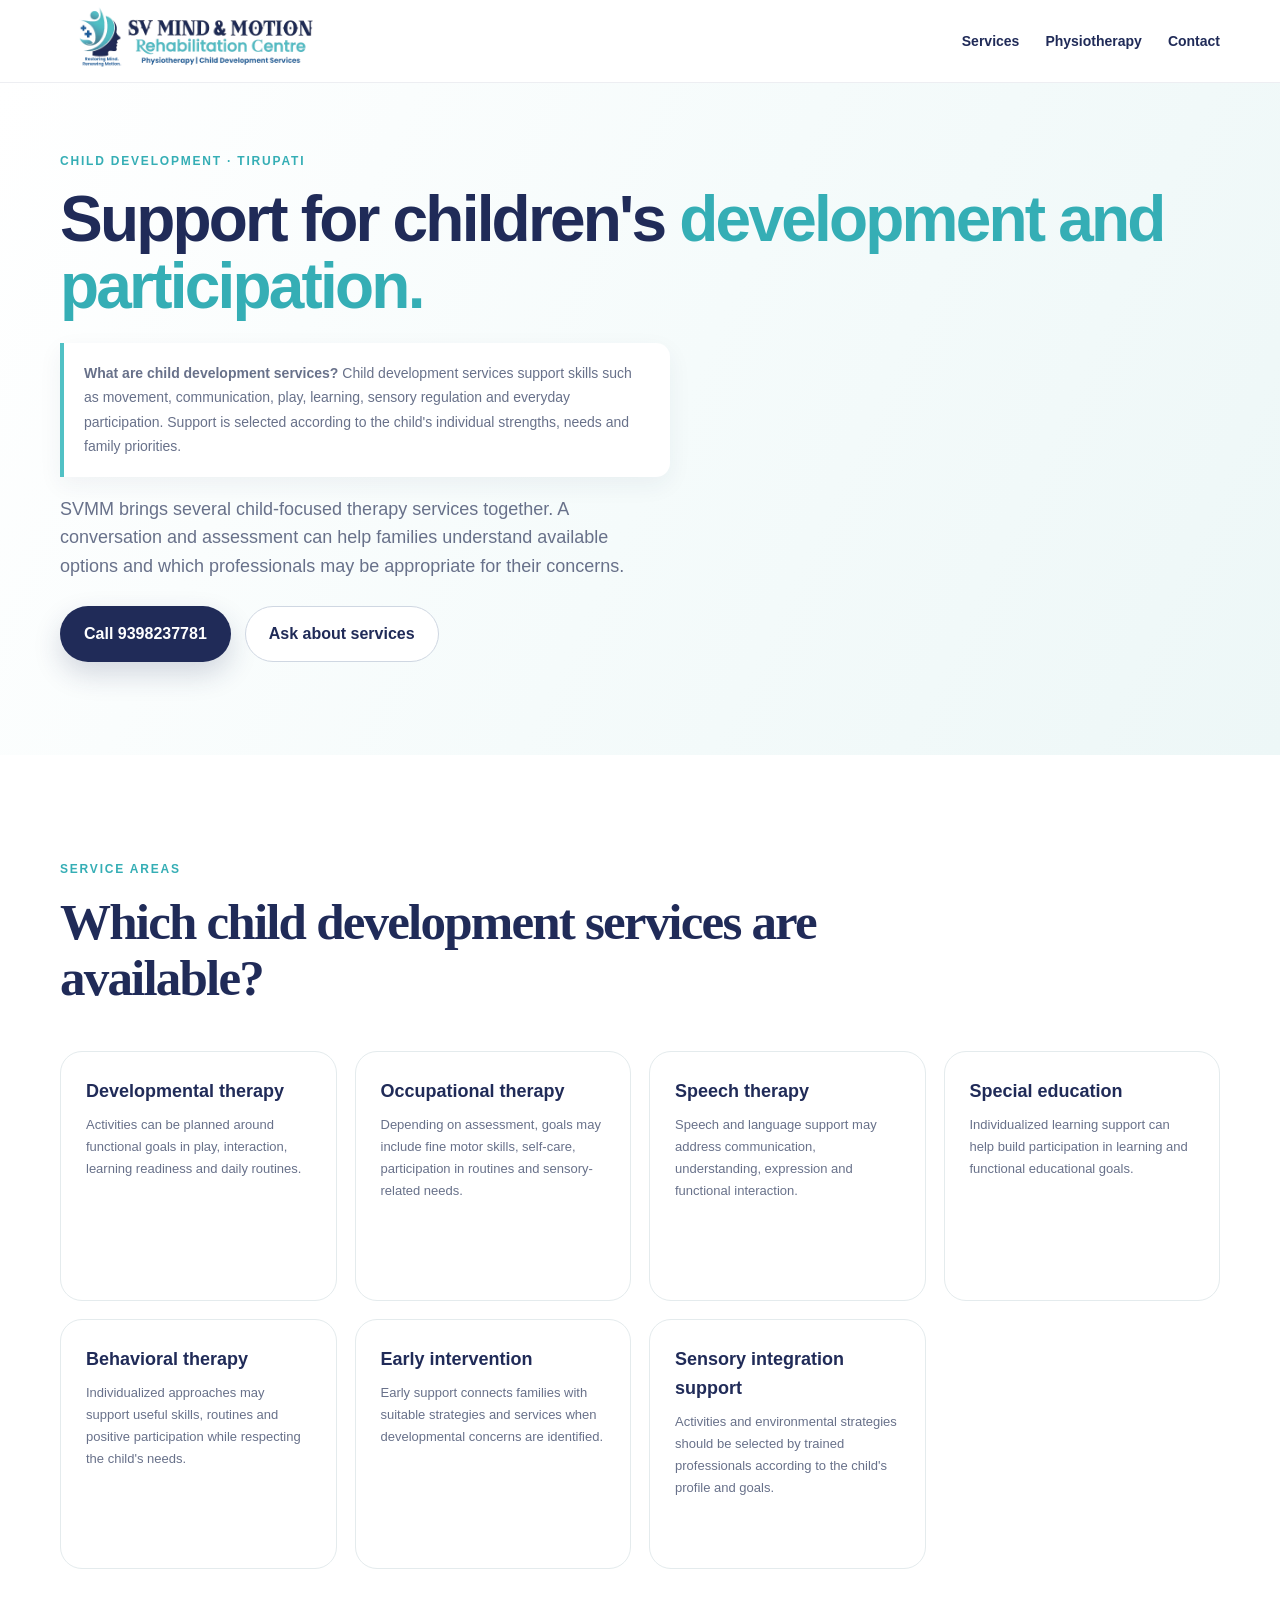
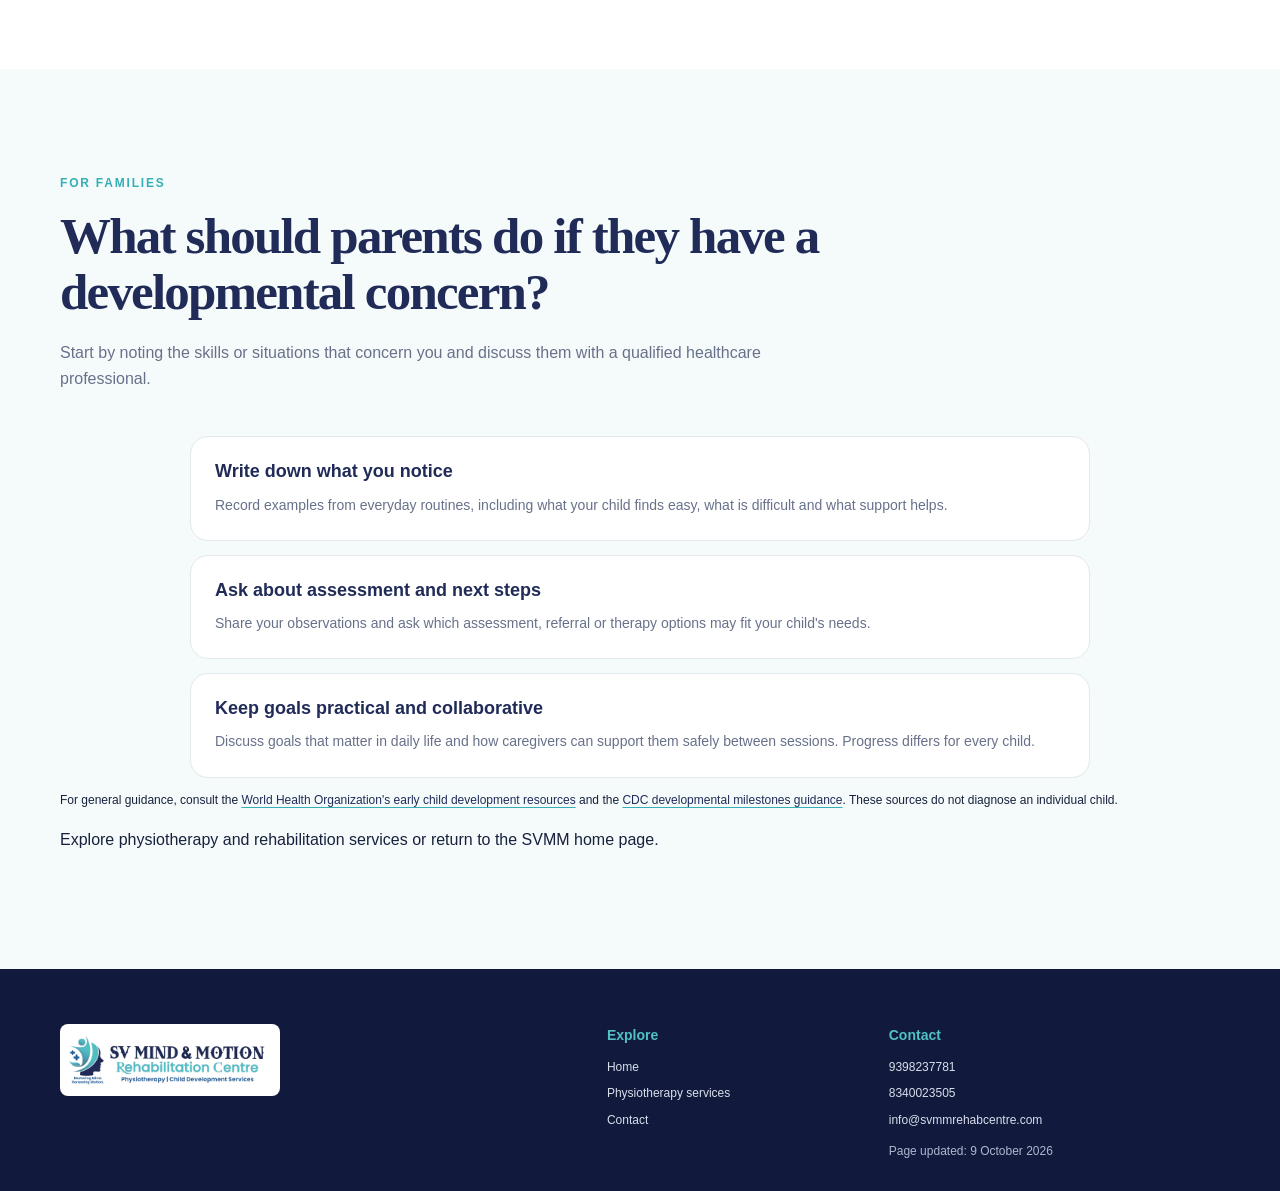
==== commit ca6d4cff: "Restore logo in service page header" ====
--- a/child-development-services.html
+++ b/child-development-services.html
@@ -21,7 +21,7 @@
   </script>
 </head>
 <body>
-  <header class="header"><div class="container nav-wrap"><a class="brand" href="index.html" aria-label="SVMM home"></a><nav class="nav" style="display:flex"><a href="index.html#services">Services</a><a href="physiotherapy-services.html">Physiotherapy</a><a href="index.html#contact">Contact</a></nav></div></header>
+  <header class="header"><div class="container nav-wrap"><a class="brand" href="index.html" aria-label="SVMM home"><img src="svmm-logo-wordmark.png" alt="SV Mind &amp; Motion Rehabilitation Centre logo" width="280" height="68" /></a><nav class="nav" style="display:flex"><a href="index.html#services">Services</a><a href="physiotherapy-services.html">Physiotherapy</a><a href="index.html#contact">Contact</a></nav></div></header>
   <main>
     <section class="hero"><div class="container"><span class="eyebrow">Child development · Tirupati</span><h1>Support for children's <span>development and participation.</span></h1><p class="answer-summary"><strong>What are child development services?</strong> Child development services support skills such as movement, communication, play, learning, sensory regulation and everyday participation. Support is selected according to the child's individual strengths, needs and family priorities.</p><p>SVMM brings several child-focused therapy services together. A conversation and assessment can help families understand available options and which professionals may be appropriate for their concerns.</p><div class="hero-actions"><a class="btn primary" href="tel:9398237781">Call 9398237781</a><a class="btn secondary" href="index.html#contact">Ask about services</a></div></div></section>
     <section class="section"><div class="container"><div class="section-heading"><span class="eyebrow">Service areas</span><h2>Which child development services are available?</h2></div><div class="service-grid">
--- a/styles.css
+++ b/styles.css
@@ -201,3 +201,26 @@
 
 /* Footer logo sizing: compact on desktop and mobile */
 @media(max-width:720px){footer .footer-grid img{width:140px;max-height:88px}}
+
+
+/* Ensure the footer wordmark stays visible against the dark footer background. */
+footer .footer-grid > div:first-child img[alt*="logo"] {
+  display: block !important;
+  visibility: visible !important;
+  opacity: 1 !important;
+  width: min(220px, 100%);
+  height: auto;
+  max-height: none;
+  max-width: 100%;
+  object-fit: contain;
+  background: #fff;
+  padding: 8px;
+  box-sizing: border-box;
+  border-radius: 8px;
+  margin: 0 0 16px;
+}
+@media (max-width: 720px) {
+  footer .footer-grid > div:first-child img[alt*="logo"] {
+    width: min(190px, 100%);
+  }
+}
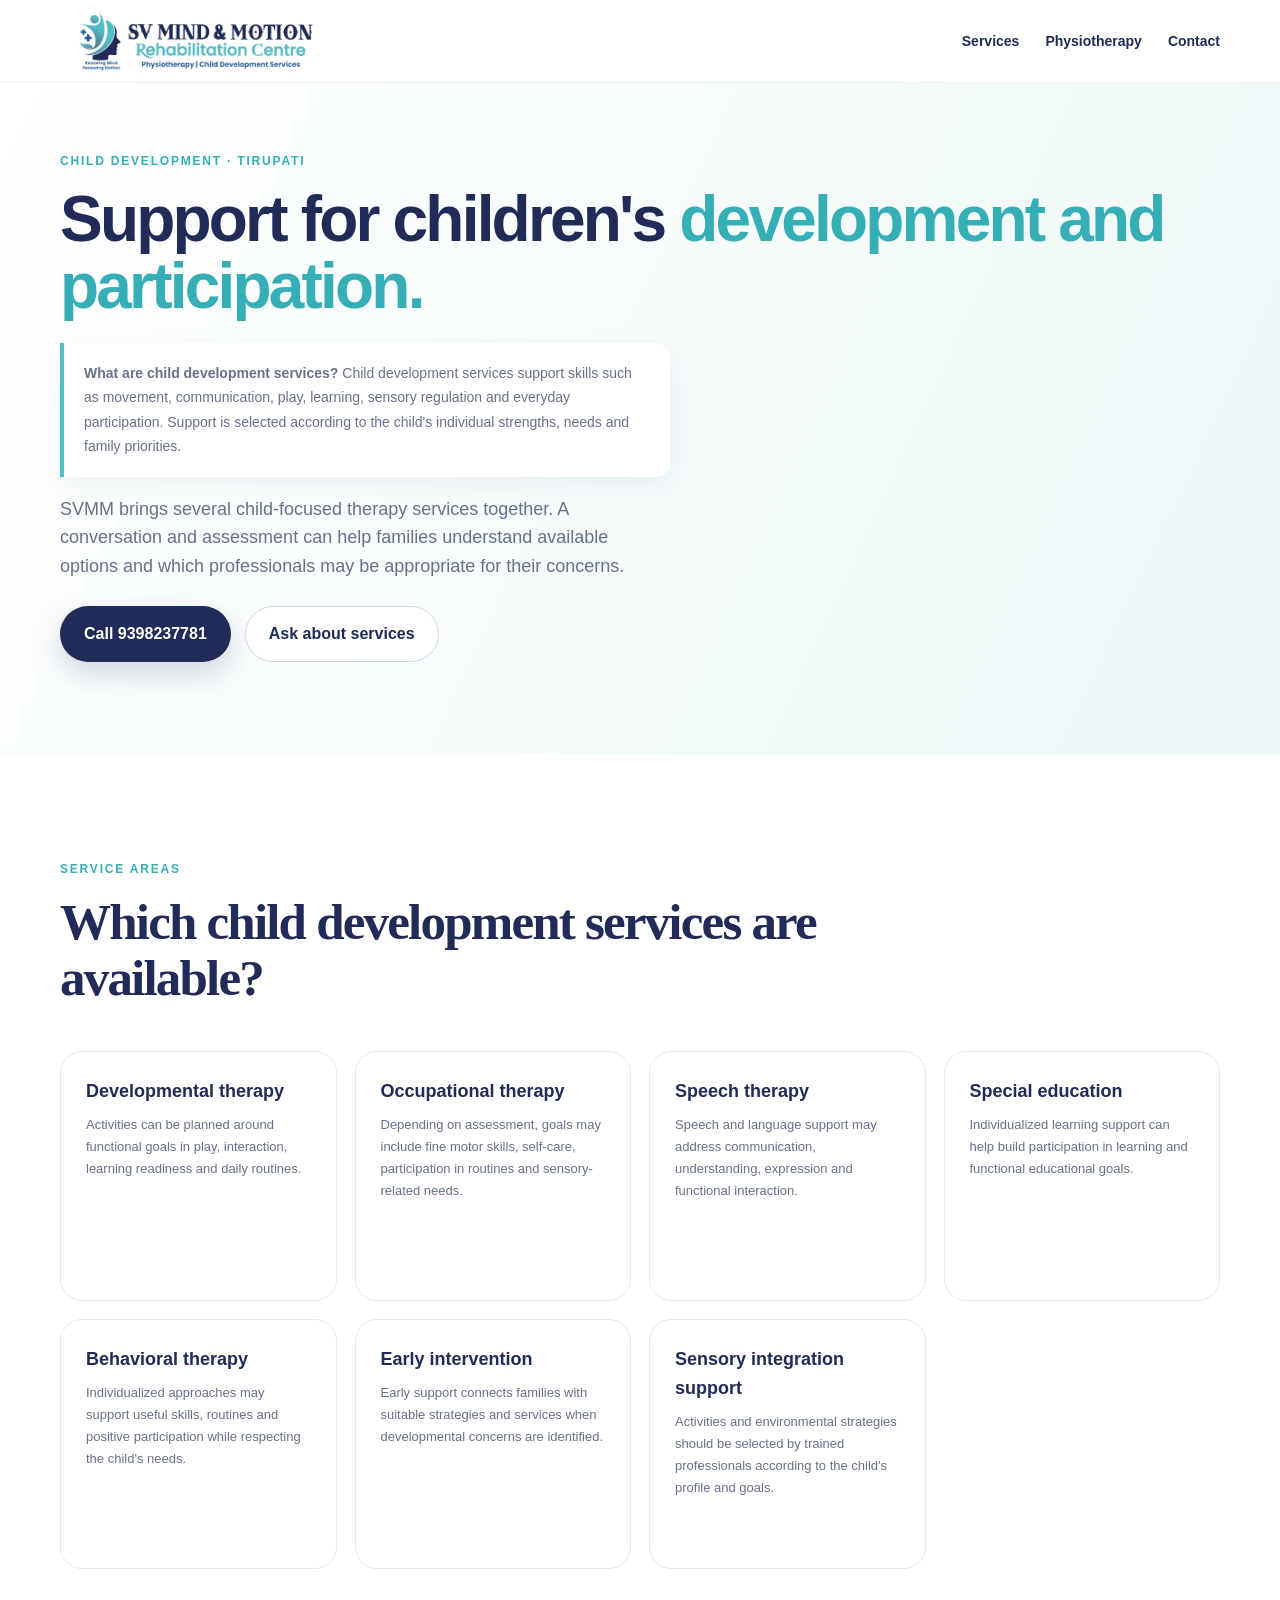
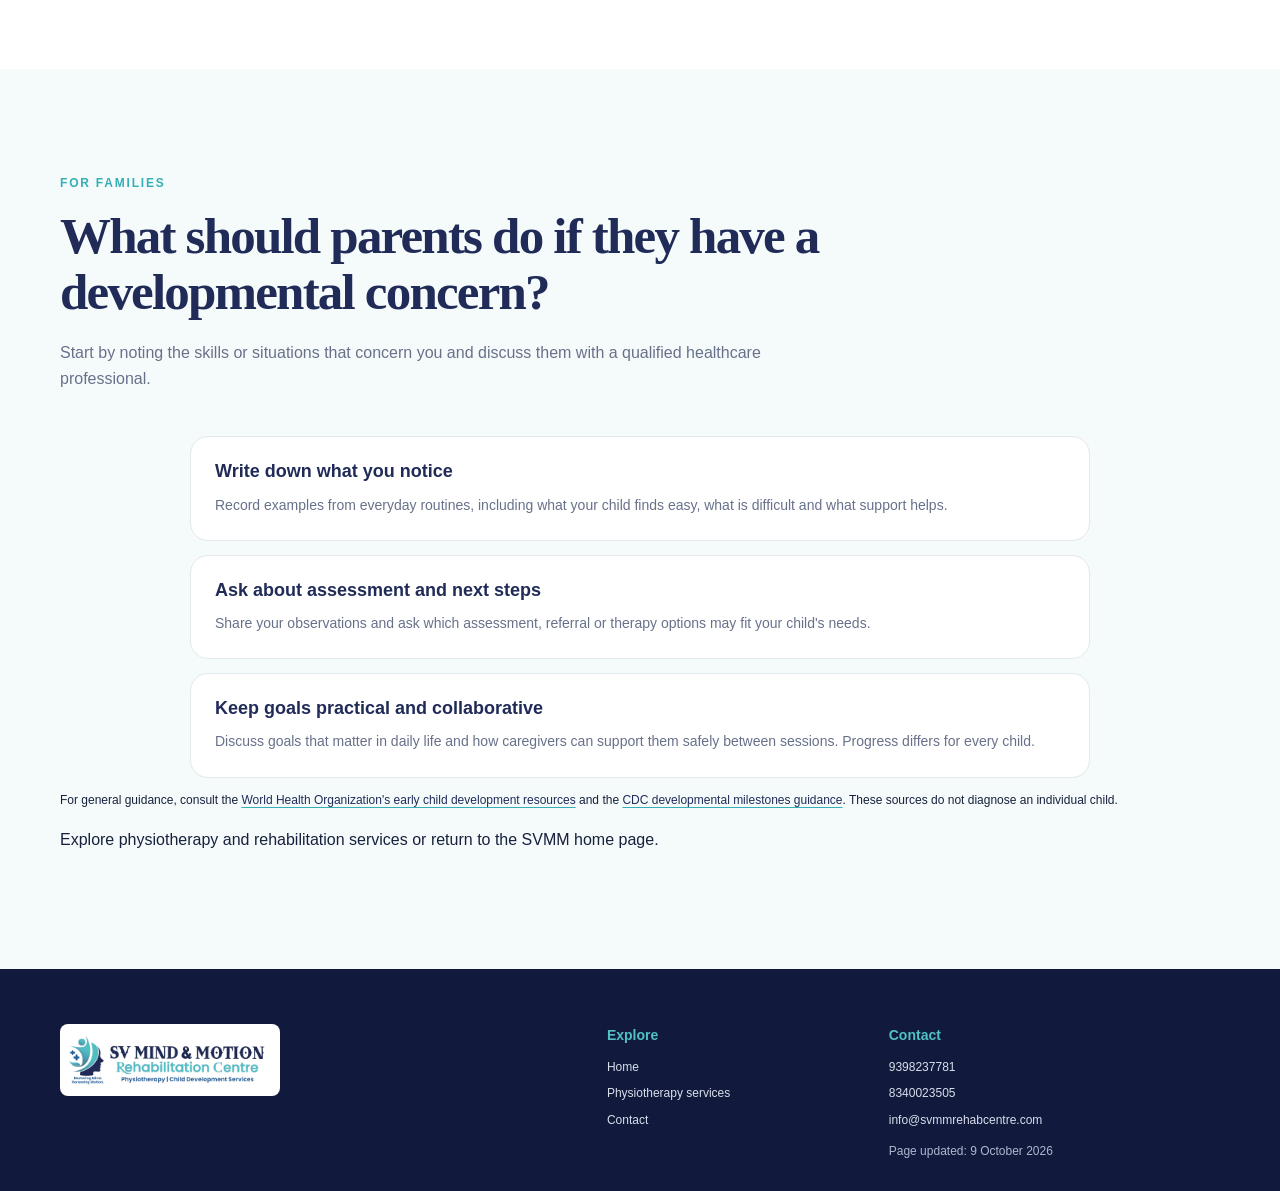
==== commit ffa2ea33: "Add favicon and non-blocking stylesheet loading" ====
--- a/child-development-services.html
+++ b/child-development-services.html
@@ -5,6 +5,7 @@
   <meta name="viewport" content="width=device-width, initial-scale=1.0" />
   <meta name="description" content="Explore child development services at SVMM in Tirupati, including occupational therapy, developmental therapy, speech therapy and early intervention." />
   <link rel="canonical" href="https://www.svmmrehabcentre.com/child-development-services.html" />
+  <link rel="icon" href="/favicon.svg" type="image/svg+xml" />
   <meta name="robots" content="index,follow,max-image-preview:large" />
   <meta property="og:type" content="article" />
   <meta property="og:title" content="Child Development Therapy Services in Tirupati | SVMM" />
@@ -12,7 +13,8 @@
   <meta property="og:url" content="https://www.svmmrehabcentre.com/child-development-services.html" />
   <meta property="og:image" content="https://www.svmmrehabcentre.com/svmm-logo-wordmark.png" />
   <title>Child Development Therapy Services in Tirupati | SVMM</title>
-  <link rel="stylesheet" href="styles.css" />
+  <link rel="preload" href="styles.css" as="style" onload="this.onload=null;this.rel='stylesheet'" />
+  <noscript><link rel="stylesheet" href="styles.css" /></noscript>
   <script type="application/ld+json">
   {"@context":"https://schema.org","@graph":[
     {"@type":"WebPage","@id":"https://www.svmmrehabcentre.com/child-development-services.html#webpage","url":"https://www.svmmrehabcentre.com/child-development-services.html","name":"Child Development Therapy Services in Tirupati | SVMM","dateModified":"2026-10-09","isPartOf":{"@id":"https://www.svmmrehabcentre.com/#website"},"about":{"@id":"https://www.svmmrehabcentre.com/#organization"},"breadcrumb":{"@id":"https://www.svmmrehabcentre.com/child-development-services.html#breadcrumb"}},
--- a/styles.css
+++ b/styles.css
@@ -224,3 +224,14 @@
     width: min(190px, 100%);
   }
 }
+
+
+/* Keep the existing SVMM wordmark visible in the top-left header position. */
+.header .brand{display:flex;align-items:center;flex:0 0 auto;min-width:0}
+.header .brand img{display:block;width:min(280px,38vw);height:auto;max-height:68px;object-fit:contain}
+@media(max-width:720px){.header .brand img{width:min(210px,58vw);max-height:58px}}
+
+
+/* Preserve source image proportions and avoid stretched hero artwork. */
+.logo-card img{display:block;width:100%;height:auto;aspect-ratio:1/1;object-fit:contain}
+.image-frame img{display:block;width:100%;height:auto;aspect-ratio:4/3;object-fit:cover}
--- a/styles.css
+++ b/styles.css
@@ -224,3 +224,14 @@
     width: min(190px, 100%);
   }
 }
+
+
+/* Keep the existing SVMM wordmark visible in the top-left header position. */
+.header .brand{display:flex;align-items:center;flex:0 0 auto;min-width:0}
+.header .brand img{display:block;width:min(280px,38vw);height:auto;max-height:68px;object-fit:contain}
+@media(max-width:720px){.header .brand img{width:min(210px,58vw);max-height:58px}}
+
+
+/* Preserve source image proportions and avoid stretched hero artwork. */
+.logo-card img{display:block;width:100%;height:auto;aspect-ratio:1/1;object-fit:contain}
+.image-frame img{display:block;width:100%;height:auto;aspect-ratio:4/3;object-fit:cover}
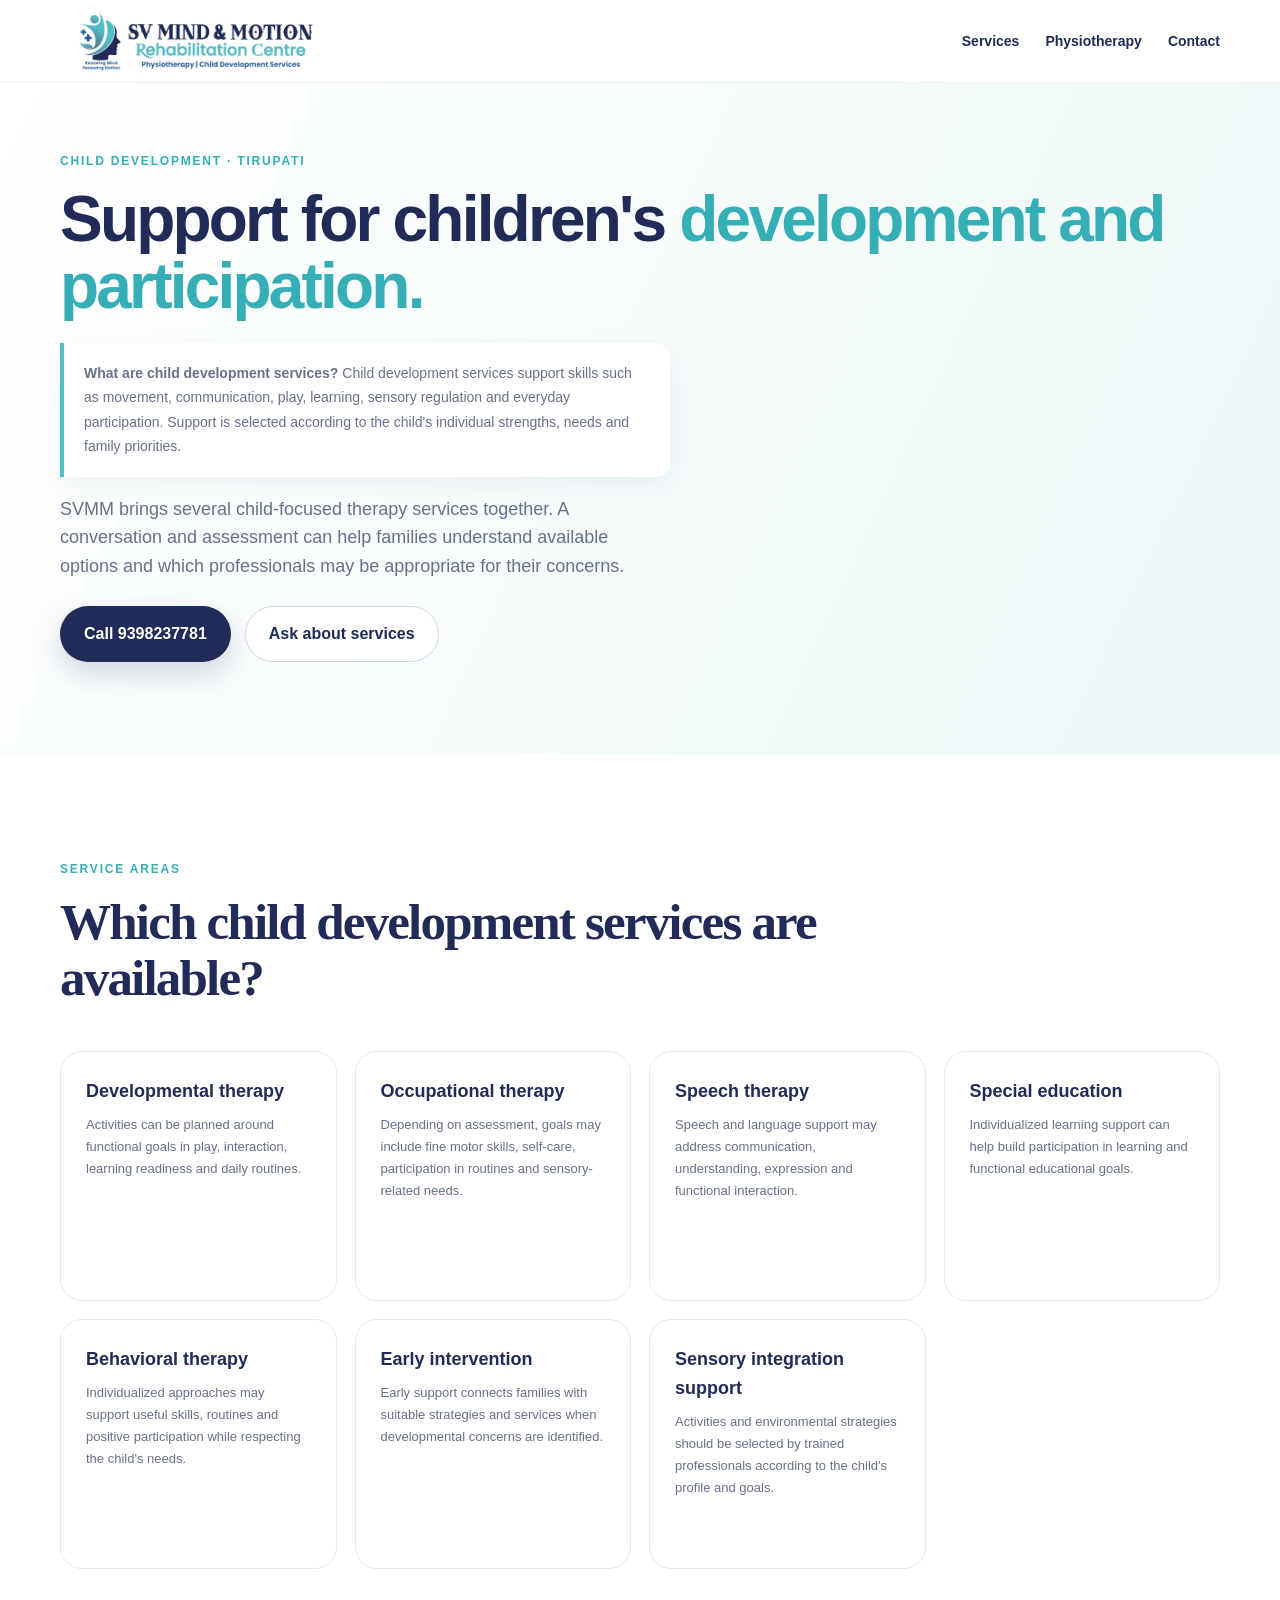
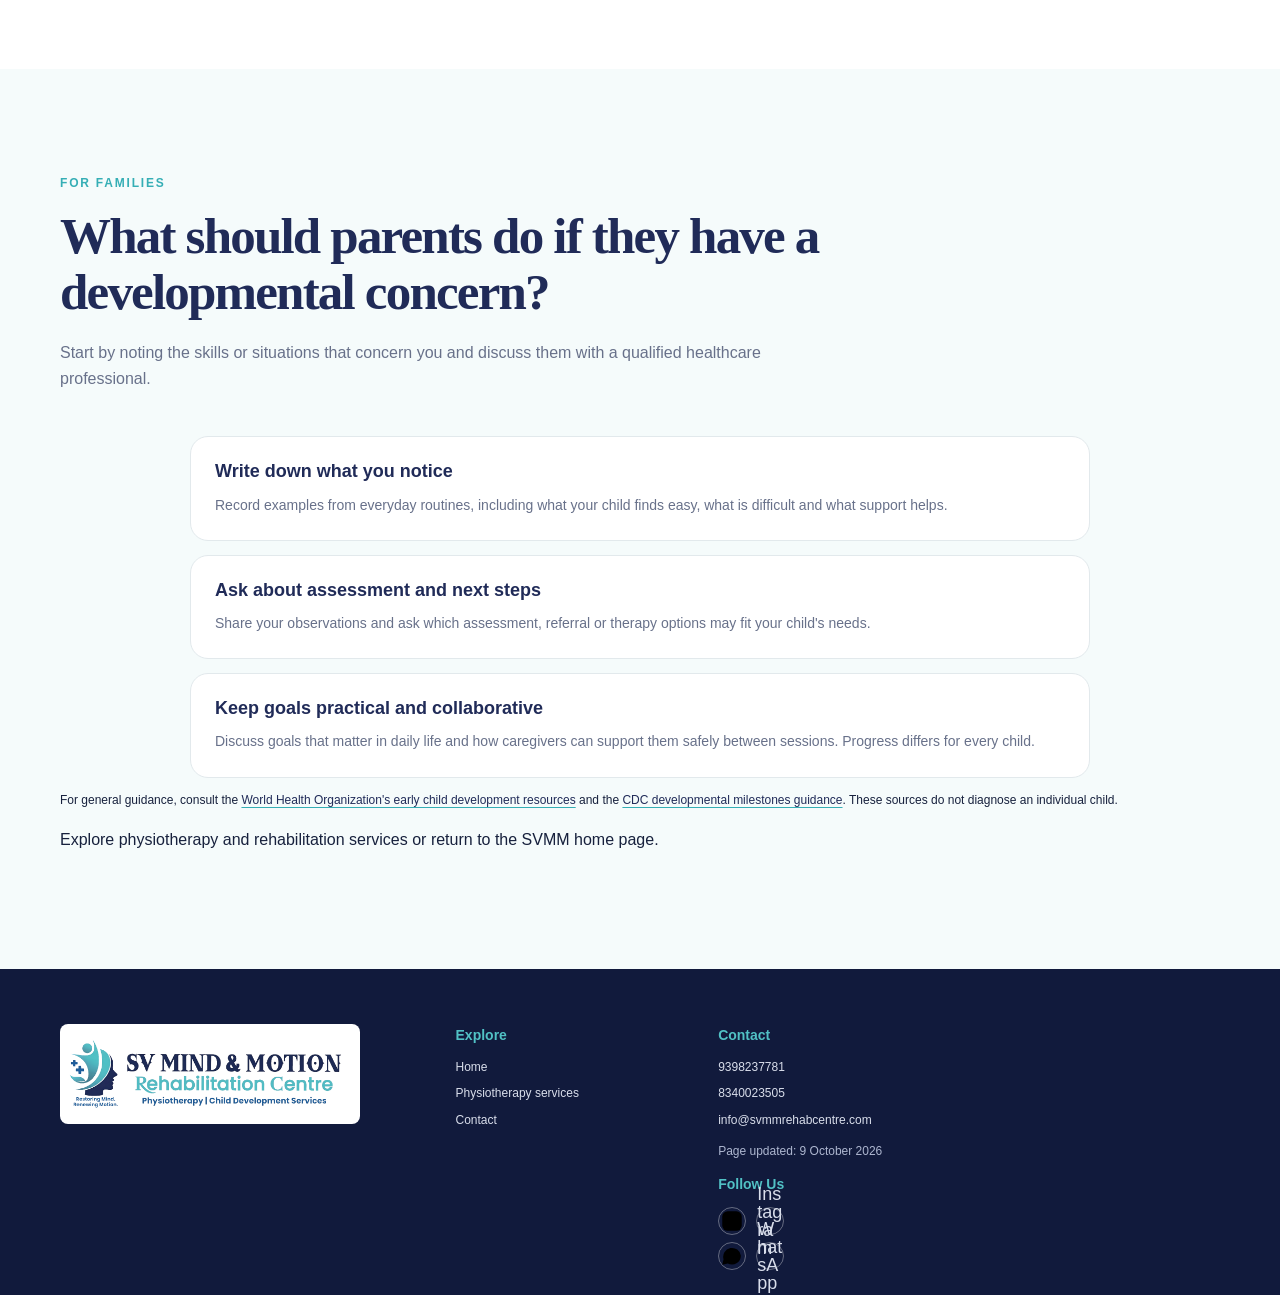
==== commit 3e3126d1: "Add social media icons to page footer" ====
--- a/child-development-services.html
+++ b/child-development-services.html
@@ -41,5 +41,12 @@
       <article class="faq-item"><h3>Keep goals practical and collaborative</h3><p>Discuss goals that matter in daily life and how caregivers can support them safely between sessions. Progress differs for every child.</p></article>
     </div><p class="source-note">For general guidance, consult the <a href="https://www.who.int/health-topics/early-child-development" target="_blank" rel="noopener noreferrer">World Health Organization's early child development resources</a> and the <a href="https://www.cdc.gov/act-early/milestones/" target="_blank" rel="noopener noreferrer">CDC developmental milestones guidance</a>. These sources do not diagnose an individual child.</p><p>Explore <a href="physiotherapy-services.html">physiotherapy and rehabilitation services</a> or return to the <a href="index.html">SVMM home page</a>.</p></div></section>
   </main>
-  <footer><div class="container footer-grid"><div><img src="svmm-logo-wordmark.png" alt="SV Mind &amp; Motion Rehabilitation Centre logo"></div><div><h4>Explore</h4><a href="index.html">Home</a><a href="physiotherapy-services.html">Physiotherapy services</a><a href="index.html#contact">Contact</a></div><div><h4>Contact</h4><a href="tel:9398237781">9398237781</a><a href="tel:8340023505">8340023505</a><a href="mailto:info@svmmrehabcentre.com">info@svmmrehabcentre.com</a><p>Page updated: 9 October 2026</p></div></div></footer>
+  <footer><div class="container footer-grid"><div><img src="svmm-logo-wordmark.png" alt="SV Mind &amp; Motion Rehabilitation Centre logo"></div><div><h4>Explore</h4><a href="index.html">Home</a><a href="physiotherapy-services.html">Physiotherapy services</a><a href="index.html#contact">Contact</a></div><div><h4>Contact</h4><a href="tel:9398237781">9398237781</a><a href="tel:8340023505">8340023505</a><a href="mailto:info@svmmrehabcentre.com">info@svmmrehabcentre.com</a><p>Page updated: 9 October 2026</p><div class="footer-social"><h4>Follow Us</h4>
+      <a href="https://www.instagram.com/svmm_rehab_cdc/" target="_blank" rel="noopener noreferrer" aria-label="Instagram">
+        <span class="social-icon" aria-hidden="true"><svg viewBox="0 0 24 24"><rect x="3" y="3" width="18" height="18" rx="5"></rect><circle cx="12" cy="12" r="4"></circle><circle cx="17.5" cy="6.5" r="1" class="social-fill"></circle></svg></span><span>Instagram</span>
+      </a>
+      <a href="https://wa.me/919398237781" target="_blank" rel="noopener noreferrer" aria-label="WhatsApp">
+        <span class="social-icon" aria-hidden="true"><svg viewBox="0 0 24 24"><path d="M20.2 11.8a8.2 8.2 0 0 1-12.1 7.1L3 20l1.2-4.9a8.2 8.2 0 1 1 16-3.3Z"></path><path d="M8.7 8.2c.2-.4.4-.4.7-.4h.4c.2 0 .3.1.4.4l.7 1.6c.1.2.1.4-.1.6l-.5.6c-.2.2-.2.3 0 .6.5.9 1.2 1.5 2.1 1.9.2.1.4.1.6-.1l.7-.8c.2-.2.4-.2.6-.1l1.5.7c.2.1.3.2.3.4 0 .3-.2 1.1-.7 1.5-.5.4-1.1.6-1.8.4-1-.2-2.2-.8-3.3-1.8-1.3-1.2-2.1-2.6-2.3-3.5-.2-.8.1-1.5.5-2Z"></path></svg></span><span>WhatsApp</span>
+      </a>
+    </div></div></div></footer>
 </body></html>
--- a/styles.css
+++ b/styles.css
@@ -235,3 +235,36 @@
 /* Preserve source image proportions and avoid stretched hero artwork. */
 .logo-card img{display:block;width:100%;height:auto;aspect-ratio:1/1;object-fit:contain}
 .image-frame img{display:block;width:100%;height:auto;aspect-ratio:4/3;object-fit:cover}
+
+
+/* Founder profile flexbox section above About SVMM */
+.doctor-profile{padding:76px 0;background:linear-gradient(135deg,#f1fbfb 0%,#fff 65%);border-bottom:1px solid #e6eeee}
+.doctor-card{display:flex;align-items:center;gap:clamp(26px,5vw,64px);max-width:1000px;margin:0 auto;padding:clamp(24px,4vw,48px);background:#fff;border:1px solid #e2ebed;border-radius:28px;box-shadow:0 18px 48px rgba(32,43,88,.09)}
+.doctor-avatar{width:clamp(100px,15vw,160px);height:clamp(100px,15vw,160px);flex:0 0 auto;border-radius:50%;display:grid;place-items:center;background:linear-gradient(145deg,#202b58,#287f89);color:#fff;font:800 clamp(30px,5vw,48px)/1 'Manrope',sans-serif;box-shadow:0 12px 28px rgba(32,43,88,.18);border:7px solid #e7f8f7}
+.doctor-copy{min-width:0;flex:1}
+.doctor-copy h2{font:800 clamp(30px,4vw,42px)/1.15 'Manrope',sans-serif;letter-spacing:-1px;color:var(--navy);margin:8px 0 10px}
+.doctor-role{font-weight:700;color:var(--teal2);line-height:1.8;margin:0 0 18px}
+.doctor-role span{color:#9aa7b8;padding:0 4px}
+.doctor-copy>p:not(.doctor-role){color:var(--muted);font-size:15px;line-height:1.85;margin:0 0 14px}
+.doctor-cta{margin-top:8px}
+@media(max-width:720px){.doctor-profile{padding:52px 0}.doctor-card{flex-direction:column;align-items:flex-start;gap:20px;padding:24px 20px;border-radius:22px}.doctor-avatar{width:104px;height:104px;font-size:32px;border-width:5px}.doctor-copy h2{font-size:30px}.doctor-role{font-size:13px;line-height:1.9}.doctor-copy>p:not(.doctor-role){font-size:14px}.doctor-cta{width:100%;justify-content:center}}
+
+/* Doctor profile: image on the left, biography on the right */
+.doctor-card{display:flex;flex-direction:row;align-items:center;gap:clamp(28px,5vw,60px);max-width:1100px}
+.doctor-photo-wrap{flex:0 0 38%;max-width:380px;align-self:stretch;min-height:340px;overflow:hidden;border-radius:22px;background:linear-gradient(145deg,#e7f8f7,#eef1fa);display:flex;align-items:center;justify-content:center}
+.doctor-photo{display:block;width:100%;height:100%;min-height:340px;object-fit:cover;object-position:center top}
+.doctor-copy{flex:1;min-width:0}
+@media(max-width:720px){.doctor-card{flex-direction:column;align-items:stretch}.doctor-photo-wrap{width:100%;max-width:none;min-height:280px;max-height:420px;flex-basis:auto}.doctor-photo{min-height:280px;max-height:420px;object-fit:cover}.doctor-copy{width:100%}}
+
+
+/* Set explicit width and height for the footer logo */
+footer .footer-grid > div:first-child img[alt*="logo"]{width:300px;height:100px;max-width:100%}
+@media(max-width:720px){footer .footer-grid > div:first-child img[alt*="logo"]{width:230px;height:78px}}
+
+
+/* Social media links aligned in the rightmost footer column */
+.footer-grid{grid-template-columns:1.3fr .8fr 1fr .7fr}
+.footer-social a{display:flex;align-items:center;gap:10px}
+.footer-social a span{display:inline-flex;align-items:center;justify-content:center;width:28px;height:28px;border:1px solid rgba(255,255,255,.35);border-radius:50%;font-size:18px;line-height:1}
+@media(max-width:950px){.footer-grid{grid-template-columns:repeat(2,minmax(0,1fr));gap:30px}}
+@media(max-width:520px){.footer-grid{grid-template-columns:1fr;gap:24px}}
--- a/styles.css
+++ b/styles.css
@@ -235,3 +235,36 @@
 /* Preserve source image proportions and avoid stretched hero artwork. */
 .logo-card img{display:block;width:100%;height:auto;aspect-ratio:1/1;object-fit:contain}
 .image-frame img{display:block;width:100%;height:auto;aspect-ratio:4/3;object-fit:cover}
+
+
+/* Founder profile flexbox section above About SVMM */
+.doctor-profile{padding:76px 0;background:linear-gradient(135deg,#f1fbfb 0%,#fff 65%);border-bottom:1px solid #e6eeee}
+.doctor-card{display:flex;align-items:center;gap:clamp(26px,5vw,64px);max-width:1000px;margin:0 auto;padding:clamp(24px,4vw,48px);background:#fff;border:1px solid #e2ebed;border-radius:28px;box-shadow:0 18px 48px rgba(32,43,88,.09)}
+.doctor-avatar{width:clamp(100px,15vw,160px);height:clamp(100px,15vw,160px);flex:0 0 auto;border-radius:50%;display:grid;place-items:center;background:linear-gradient(145deg,#202b58,#287f89);color:#fff;font:800 clamp(30px,5vw,48px)/1 'Manrope',sans-serif;box-shadow:0 12px 28px rgba(32,43,88,.18);border:7px solid #e7f8f7}
+.doctor-copy{min-width:0;flex:1}
+.doctor-copy h2{font:800 clamp(30px,4vw,42px)/1.15 'Manrope',sans-serif;letter-spacing:-1px;color:var(--navy);margin:8px 0 10px}
+.doctor-role{font-weight:700;color:var(--teal2);line-height:1.8;margin:0 0 18px}
+.doctor-role span{color:#9aa7b8;padding:0 4px}
+.doctor-copy>p:not(.doctor-role){color:var(--muted);font-size:15px;line-height:1.85;margin:0 0 14px}
+.doctor-cta{margin-top:8px}
+@media(max-width:720px){.doctor-profile{padding:52px 0}.doctor-card{flex-direction:column;align-items:flex-start;gap:20px;padding:24px 20px;border-radius:22px}.doctor-avatar{width:104px;height:104px;font-size:32px;border-width:5px}.doctor-copy h2{font-size:30px}.doctor-role{font-size:13px;line-height:1.9}.doctor-copy>p:not(.doctor-role){font-size:14px}.doctor-cta{width:100%;justify-content:center}}
+
+/* Doctor profile: image on the left, biography on the right */
+.doctor-card{display:flex;flex-direction:row;align-items:center;gap:clamp(28px,5vw,60px);max-width:1100px}
+.doctor-photo-wrap{flex:0 0 38%;max-width:380px;align-self:stretch;min-height:340px;overflow:hidden;border-radius:22px;background:linear-gradient(145deg,#e7f8f7,#eef1fa);display:flex;align-items:center;justify-content:center}
+.doctor-photo{display:block;width:100%;height:100%;min-height:340px;object-fit:cover;object-position:center top}
+.doctor-copy{flex:1;min-width:0}
+@media(max-width:720px){.doctor-card{flex-direction:column;align-items:stretch}.doctor-photo-wrap{width:100%;max-width:none;min-height:280px;max-height:420px;flex-basis:auto}.doctor-photo{min-height:280px;max-height:420px;object-fit:cover}.doctor-copy{width:100%}}
+
+
+/* Set explicit width and height for the footer logo */
+footer .footer-grid > div:first-child img[alt*="logo"]{width:300px;height:100px;max-width:100%}
+@media(max-width:720px){footer .footer-grid > div:first-child img[alt*="logo"]{width:230px;height:78px}}
+
+
+/* Social media links aligned in the rightmost footer column */
+.footer-grid{grid-template-columns:1.3fr .8fr 1fr .7fr}
+.footer-social a{display:flex;align-items:center;gap:10px}
+.footer-social a span{display:inline-flex;align-items:center;justify-content:center;width:28px;height:28px;border:1px solid rgba(255,255,255,.35);border-radius:50%;font-size:18px;line-height:1}
+@media(max-width:950px){.footer-grid{grid-template-columns:repeat(2,minmax(0,1fr));gap:30px}}
+@media(max-width:520px){.footer-grid{grid-template-columns:1fr;gap:24px}}
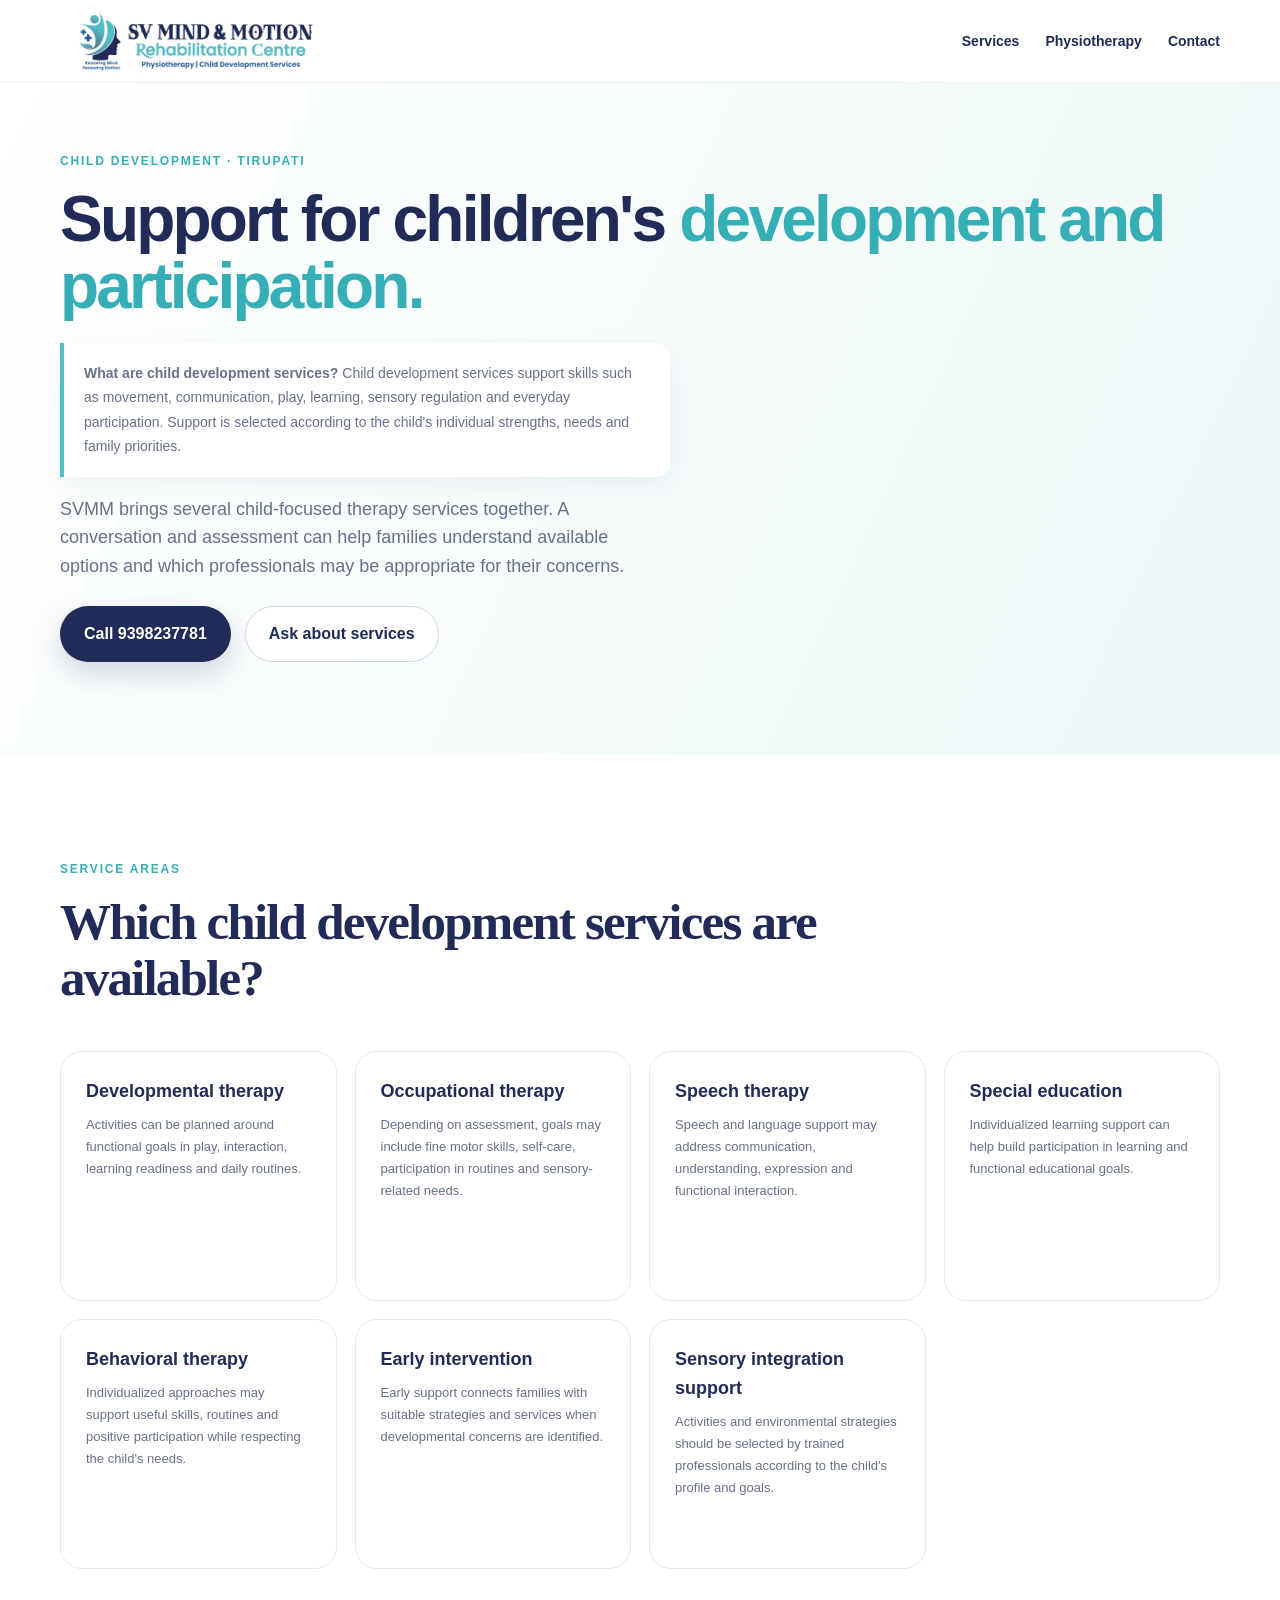
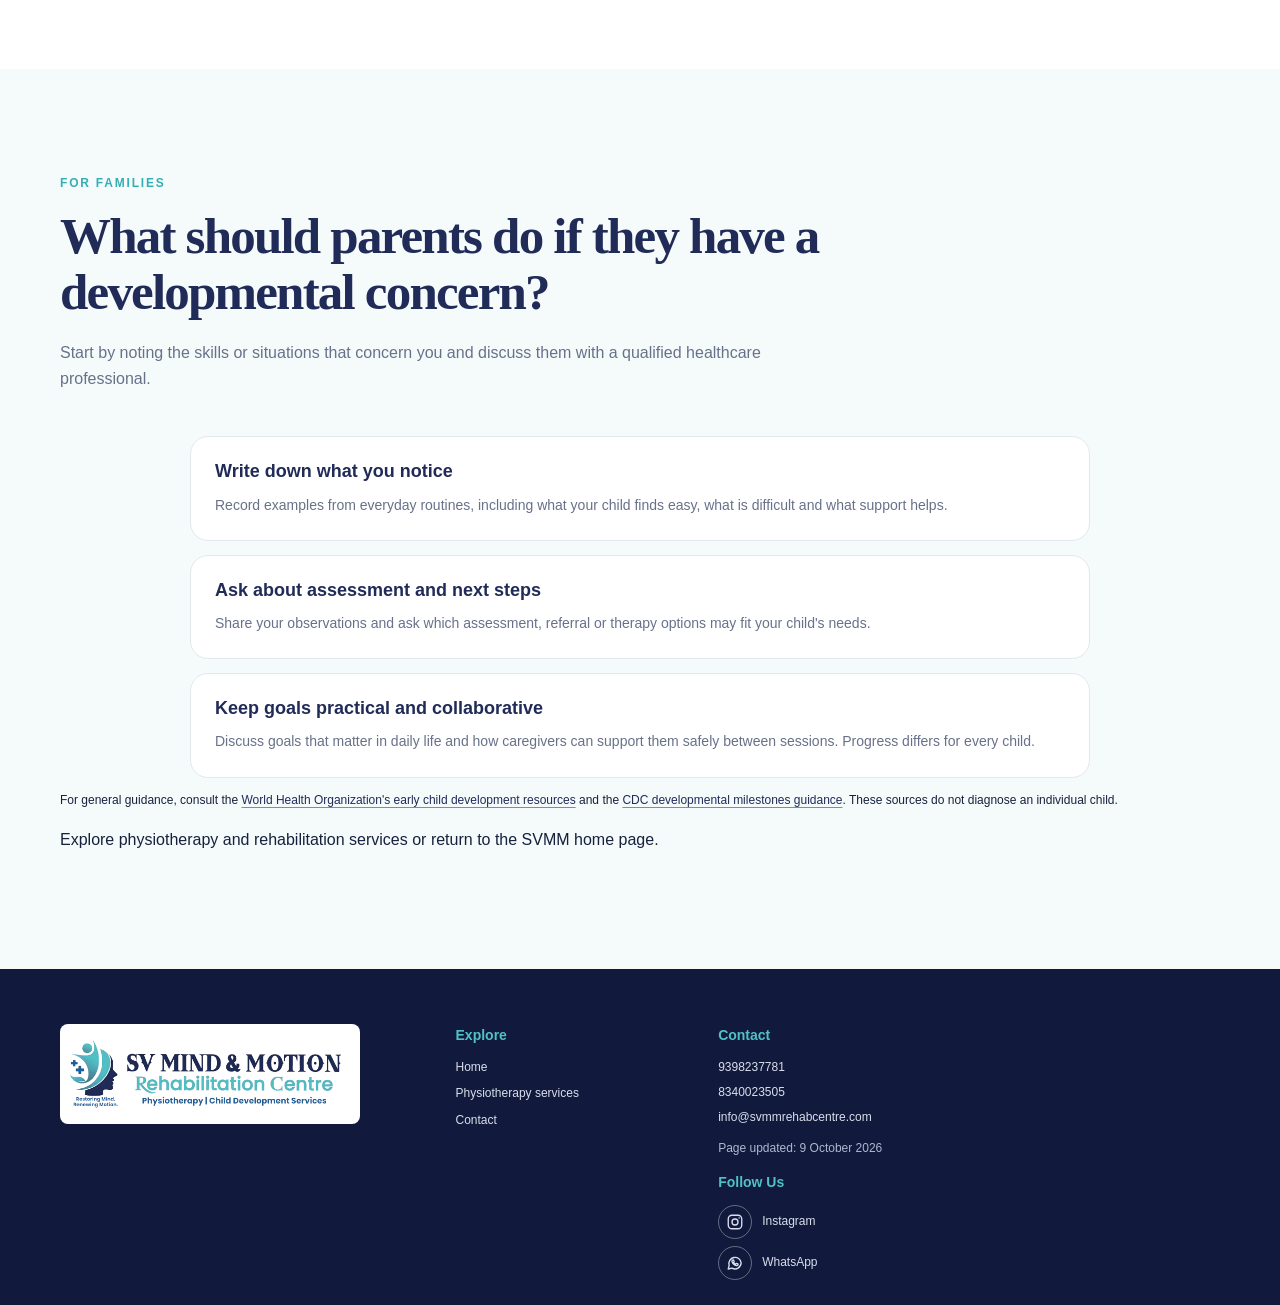
==== commit 558735a0: "Normalize footer phone number styling" ====
--- a/child-development-services.html
+++ b/child-development-services.html
@@ -41,7 +41,7 @@
       <article class="faq-item"><h3>Keep goals practical and collaborative</h3><p>Discuss goals that matter in daily life and how caregivers can support them safely between sessions. Progress differs for every child.</p></article>
     </div><p class="source-note">For general guidance, consult the <a href="https://www.who.int/health-topics/early-child-development" target="_blank" rel="noopener noreferrer">World Health Organization's early child development resources</a> and the <a href="https://www.cdc.gov/act-early/milestones/" target="_blank" rel="noopener noreferrer">CDC developmental milestones guidance</a>. These sources do not diagnose an individual child.</p><p>Explore <a href="physiotherapy-services.html">physiotherapy and rehabilitation services</a> or return to the <a href="index.html">SVMM home page</a>.</p></div></section>
   </main>
-  <footer><div class="container footer-grid"><div><img src="svmm-logo-wordmark.png" alt="SV Mind &amp; Motion Rehabilitation Centre logo"></div><div><h4>Explore</h4><a href="index.html">Home</a><a href="physiotherapy-services.html">Physiotherapy services</a><a href="index.html#contact">Contact</a></div><div><h4>Contact</h4><a href="tel:9398237781">9398237781</a><a href="tel:8340023505">8340023505</a><a href="mailto:info@svmmrehabcentre.com">info@svmmrehabcentre.com</a><p>Page updated: 9 October 2026</p><div class="footer-social"><h4>Follow Us</h4>
+  <footer><div class="container footer-grid"><div><img src="svmm-logo-wordmark.png" alt="SV Mind &amp; Motion Rehabilitation Centre logo"></div><div><h4>Explore</h4><a href="index.html">Home</a><a href="physiotherapy-services.html">Physiotherapy services</a><a href="index.html#contact">Contact</a></div><div><h4>Contact</h4><a class="footer-phone" href="tel:9398237781">9398237781</a><a class="footer-phone" href="tel:8340023505">8340023505</a><a href="mailto:info@svmmrehabcentre.com">info@svmmrehabcentre.com</a><p>Page updated: 9 October 2026</p><div class="footer-social"><h4>Follow Us</h4>
       <a href="https://www.instagram.com/svmm_rehab_cdc/" target="_blank" rel="noopener noreferrer" aria-label="Instagram">
         <span class="social-icon" aria-hidden="true"><svg viewBox="0 0 24 24"><rect x="3" y="3" width="18" height="18" rx="5"></rect><circle cx="12" cy="12" r="4"></circle><circle cx="17.5" cy="6.5" r="1" class="social-fill"></circle></svg></span><span>Instagram</span>
       </a>
--- a/styles.css
+++ b/styles.css
@@ -265,6 +265,19 @@
 /* Social media links aligned in the rightmost footer column */
 .footer-grid{grid-template-columns:1.3fr .8fr 1fr .7fr}
 .footer-social a{display:flex;align-items:center;gap:10px}
-.footer-social a span{display:inline-flex;align-items:center;justify-content:center;width:28px;height:28px;border:1px solid rgba(255,255,255,.35);border-radius:50%;font-size:18px;line-height:1}
+.footer-social .social-icon{display:inline-flex;align-items:center;justify-content:center;flex:0 0 34px;width:34px;height:34px;border:1px solid rgba(255,255,255,.35);border-radius:50%;transition:background .2s ease,border-color .2s ease,transform .2s ease}
+.footer-social .social-icon svg{display:block;width:18px;height:18px;fill:none;stroke:currentColor;stroke-width:1.8;stroke-linecap:round;stroke-linejoin:round}
+.footer-social .social-icon svg .social-fill{fill:currentColor;stroke:none}
+.footer-social a:hover .social-icon{background:rgba(255,255,255,.12);border-color:rgba(255,255,255,.7);transform:translateY(-2px)}
+.footer-social a:focus-visible{outline:2px solid #fff;outline-offset:4px;border-radius:4px}
 @media(max-width:950px){.footer-grid{grid-template-columns:repeat(2,minmax(0,1fr));gap:30px}}
 @media(max-width:520px){.footer-grid{grid-template-columns:1fr;gap:24px}}
+
+
+/* Keep both phone numbers in the footer at a consistent size on every screen. */
+footer .footer-grid a[href^="tel:"] {
+  font-size: 12px;
+  line-height: 1.5;
+  font-weight: 400;
+  white-space: nowrap;
+}
--- a/styles.css
+++ b/styles.css
@@ -265,6 +265,19 @@
 /* Social media links aligned in the rightmost footer column */
 .footer-grid{grid-template-columns:1.3fr .8fr 1fr .7fr}
 .footer-social a{display:flex;align-items:center;gap:10px}
-.footer-social a span{display:inline-flex;align-items:center;justify-content:center;width:28px;height:28px;border:1px solid rgba(255,255,255,.35);border-radius:50%;font-size:18px;line-height:1}
+.footer-social .social-icon{display:inline-flex;align-items:center;justify-content:center;flex:0 0 34px;width:34px;height:34px;border:1px solid rgba(255,255,255,.35);border-radius:50%;transition:background .2s ease,border-color .2s ease,transform .2s ease}
+.footer-social .social-icon svg{display:block;width:18px;height:18px;fill:none;stroke:currentColor;stroke-width:1.8;stroke-linecap:round;stroke-linejoin:round}
+.footer-social .social-icon svg .social-fill{fill:currentColor;stroke:none}
+.footer-social a:hover .social-icon{background:rgba(255,255,255,.12);border-color:rgba(255,255,255,.7);transform:translateY(-2px)}
+.footer-social a:focus-visible{outline:2px solid #fff;outline-offset:4px;border-radius:4px}
 @media(max-width:950px){.footer-grid{grid-template-columns:repeat(2,minmax(0,1fr));gap:30px}}
 @media(max-width:520px){.footer-grid{grid-template-columns:1fr;gap:24px}}
+
+
+/* Keep both phone numbers in the footer at a consistent size on every screen. */
+footer .footer-grid a[href^="tel:"] {
+  font-size: 12px;
+  line-height: 1.5;
+  font-weight: 400;
+  white-space: nowrap;
+}
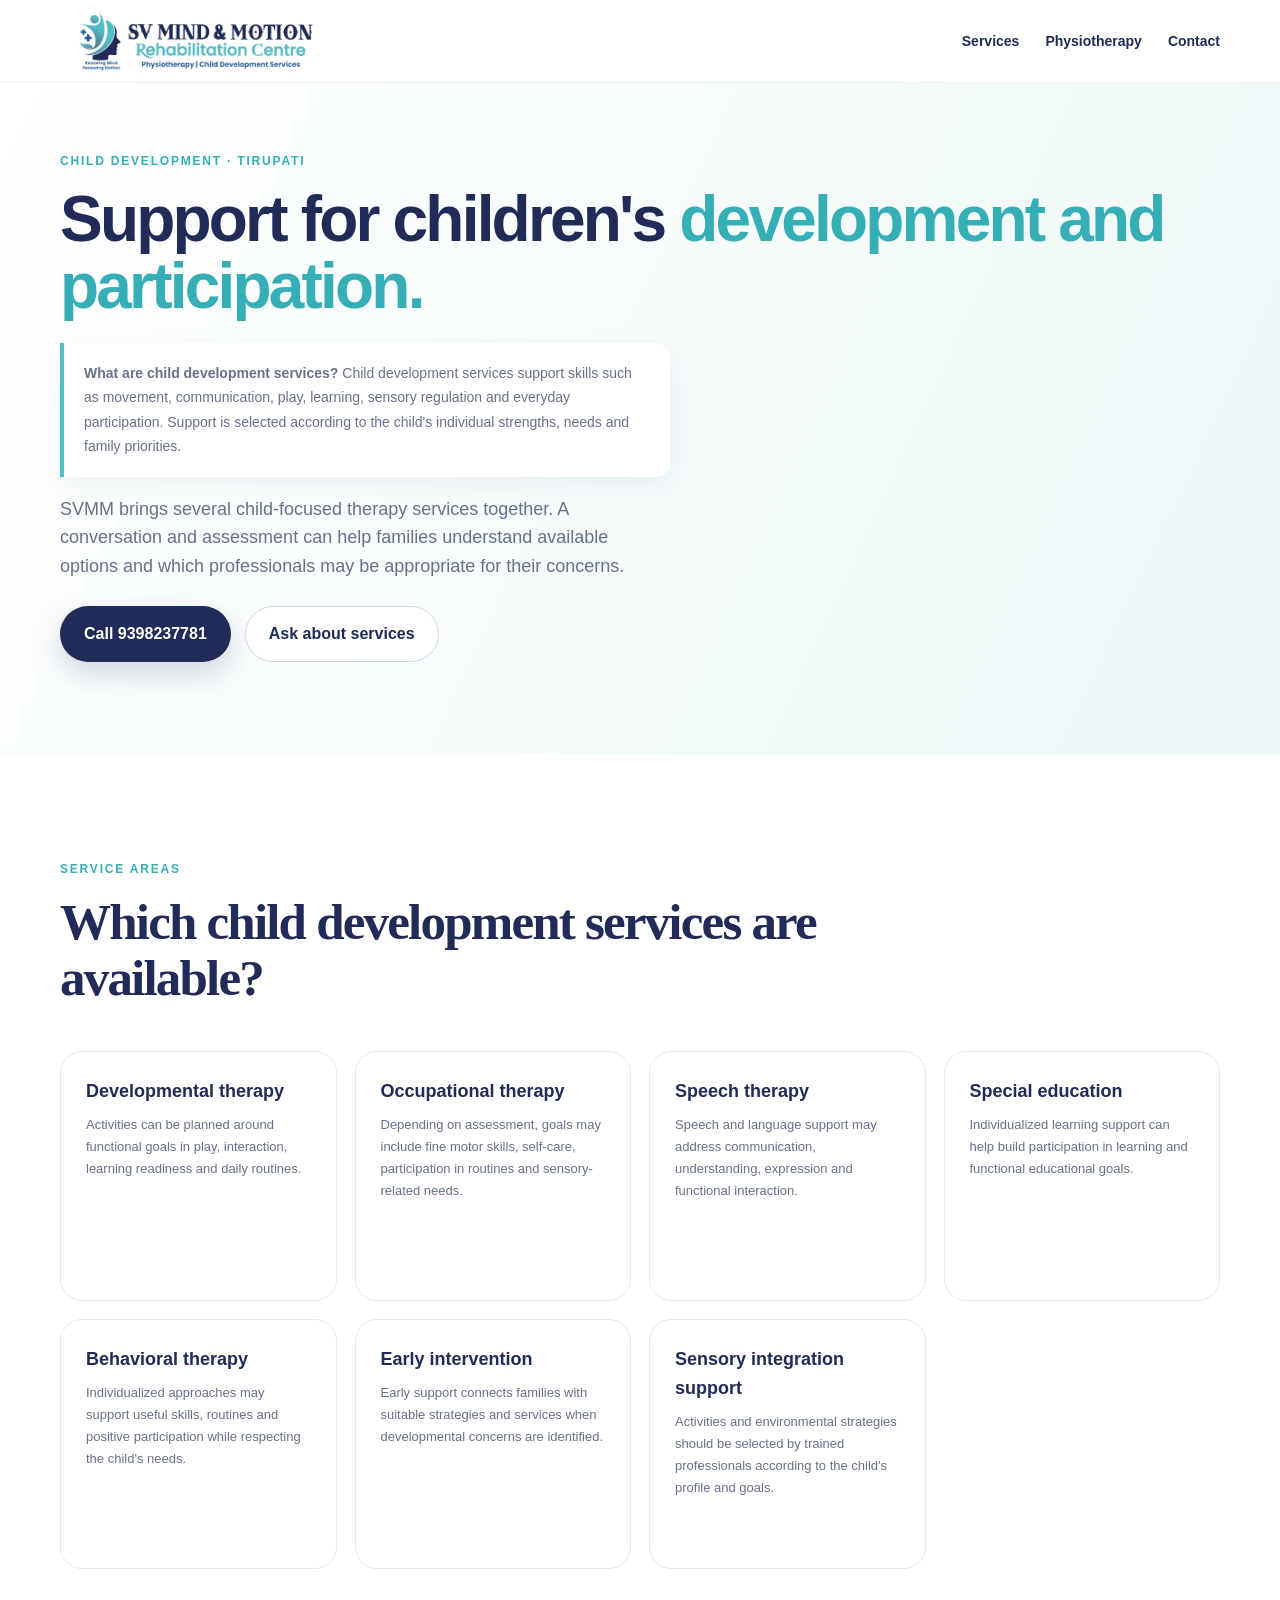
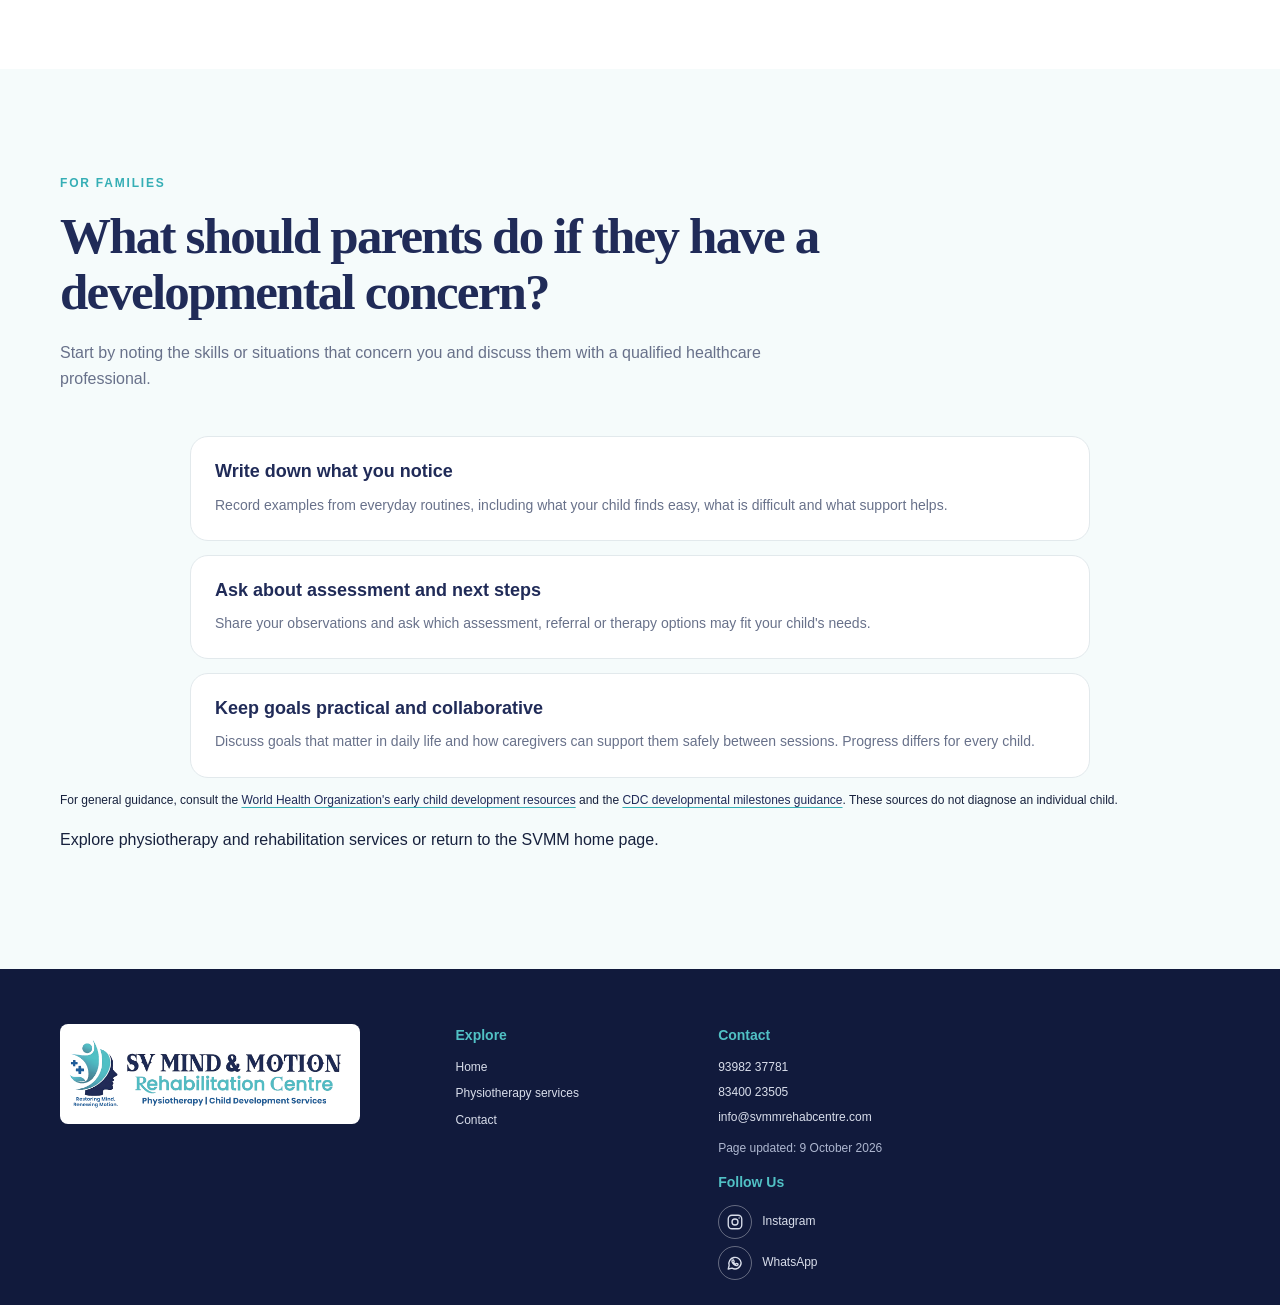
==== commit c637cb53: "Standardize footer phone number format" ====
--- a/child-development-services.html
+++ b/child-development-services.html
@@ -41,7 +41,7 @@
       <article class="faq-item"><h3>Keep goals practical and collaborative</h3><p>Discuss goals that matter in daily life and how caregivers can support them safely between sessions. Progress differs for every child.</p></article>
     </div><p class="source-note">For general guidance, consult the <a href="https://www.who.int/health-topics/early-child-development" target="_blank" rel="noopener noreferrer">World Health Organization's early child development resources</a> and the <a href="https://www.cdc.gov/act-early/milestones/" target="_blank" rel="noopener noreferrer">CDC developmental milestones guidance</a>. These sources do not diagnose an individual child.</p><p>Explore <a href="physiotherapy-services.html">physiotherapy and rehabilitation services</a> or return to the <a href="index.html">SVMM home page</a>.</p></div></section>
   </main>
-  <footer><div class="container footer-grid"><div><img src="svmm-logo-wordmark.png" alt="SV Mind &amp; Motion Rehabilitation Centre logo"></div><div><h4>Explore</h4><a href="index.html">Home</a><a href="physiotherapy-services.html">Physiotherapy services</a><a href="index.html#contact">Contact</a></div><div><h4>Contact</h4><a class="footer-phone" href="tel:9398237781">9398237781</a><a class="footer-phone" href="tel:8340023505">8340023505</a><a href="mailto:info@svmmrehabcentre.com">info@svmmrehabcentre.com</a><p>Page updated: 9 October 2026</p><div class="footer-social"><h4>Follow Us</h4>
+  <footer><div class="container footer-grid"><div><img src="svmm-logo-wordmark.png" alt="SV Mind &amp; Motion Rehabilitation Centre logo"></div><div><h4>Explore</h4><a href="index.html">Home</a><a href="physiotherapy-services.html">Physiotherapy services</a><a href="index.html#contact">Contact</a></div><div><h4>Contact</h4><a class="footer-phone" href="tel:9398237781">93982 37781</a><a class="footer-phone" href="tel:8340023505">83400 23505</a><a href="mailto:info@svmmrehabcentre.com">info@svmmrehabcentre.com</a><p>Page updated: 9 October 2026</p><div class="footer-social"><h4>Follow Us</h4>
       <a href="https://www.instagram.com/svmm_rehab_cdc/" target="_blank" rel="noopener noreferrer" aria-label="Instagram">
         <span class="social-icon" aria-hidden="true"><svg viewBox="0 0 24 24"><rect x="3" y="3" width="18" height="18" rx="5"></rect><circle cx="12" cy="12" r="4"></circle><circle cx="17.5" cy="6.5" r="1" class="social-fill"></circle></svg></span><span>Instagram</span>
       </a>
--- a/styles.css
+++ b/styles.css
@@ -281,3 +281,18 @@
   font-weight: 400;
   white-space: nowrap;
 }
+
+
+/* Explicitly normalize both footer phone links; override any inherited link styles. */
+footer .footer-grid a.footer-phone,
+footer .footer-grid a.footer-phone:link,
+footer .footer-grid a.footer-phone:visited {
+  display: block !important;
+  font-family: 'DM Sans', sans-serif !important;
+  font-size: 12px !important;
+  font-weight: 400 !important;
+  line-height: 1.5 !important;
+  letter-spacing: normal !important;
+  text-transform: none !important;
+  white-space: nowrap;
+}
--- a/styles.css
+++ b/styles.css
@@ -281,3 +281,18 @@
   font-weight: 400;
   white-space: nowrap;
 }
+
+
+/* Explicitly normalize both footer phone links; override any inherited link styles. */
+footer .footer-grid a.footer-phone,
+footer .footer-grid a.footer-phone:link,
+footer .footer-grid a.footer-phone:visited {
+  display: block !important;
+  font-family: 'DM Sans', sans-serif !important;
+  font-size: 12px !important;
+  font-weight: 400 !important;
+  line-height: 1.5 !important;
+  letter-spacing: normal !important;
+  text-transform: none !important;
+  white-space: nowrap;
+}
